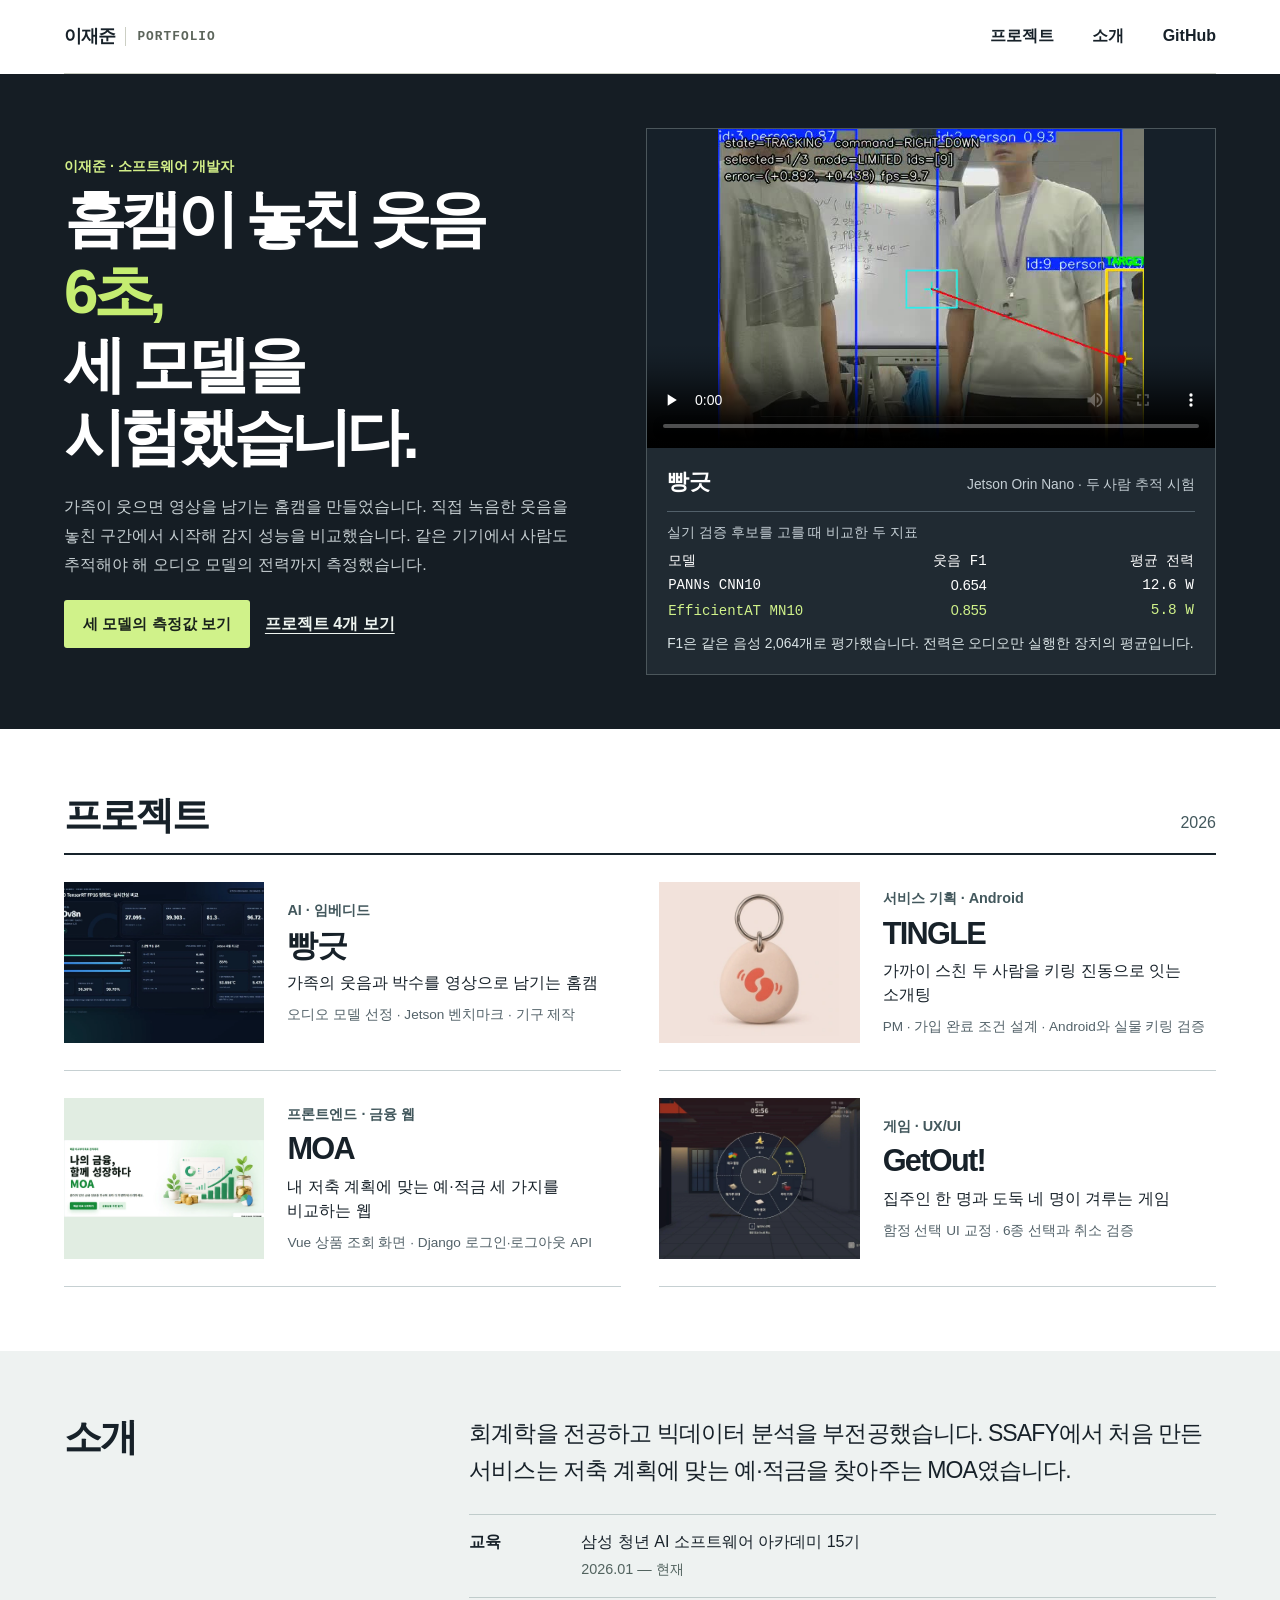
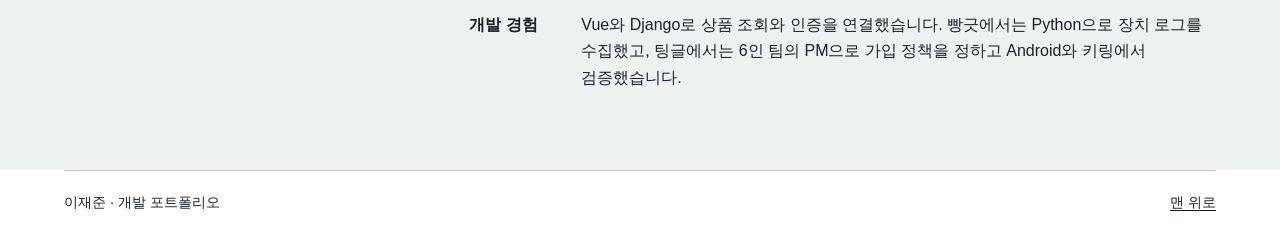
==== index.html @ a57ac2e3 "컨설팅 1차 반영 · 모델 선택의 두 기준과 프로젝트별 개인 역할 명시" ====
<!doctype html>
<html lang="ko">
<head>
  <meta charset="utf-8"><meta name="viewport" content="width=device-width,initial-scale=1">
  <meta name="theme-color" content="#151d24">
  <meta name="description" content="이재준의 개발 포트폴리오. AI 홈캠의 모델 선택부터 금융 웹 인증까지, 네 프로젝트에서 내린 결정과 검증 과정을 소개합니다.">
  <title>이재준 | 개발 포트폴리오</title>
  <link rel="stylesheet" href="style.css?v=5008155"><link rel="stylesheet" href="home.css?v=5008155">
</head>
<body id="top" class="landing">
<a class="skip" href="#main">본문으로 이동</a>
<header class="head shell">
  <a class="brand" href="index.html" aria-label="이재준 포트폴리오 홈">이재준 <span class="brand-sub">PORTFOLIO</span></a>
  <nav aria-label="주 메뉴"><a href="#work">프로젝트</a><a href="#about">소개</a><a href="https://github.com/wowns1024-spec">GitHub</a></nav>
</header>
<main id="main">
<section class="lead-band" aria-labelledby="lead-title"><div class="shell lead-layout">
  <div class="lead-copy">
    <p class="role">이재준 · 소프트웨어 개발자</p>
    <h1 id="lead-title" style="font-size:clamp(2.6rem,4.85vw,4.9rem);line-height:1.17">홈캠이 놓친 웃음 <span>6초,</span><br>세 모델을 시험했습니다.</h1>
    
    <p class="lead-text">가족이 웃으면 영상을 남기는 홈캠을 만들었습니다. 직접 녹음한 웃음을 놓친 구간에서 시작해 감지 성능을 비교했습니다. 같은 기기에서 사람도 추적해야 해 오디오 모델의 전력까지 측정했습니다.</p>
    <a class="lead-link" href="homecam.html#sound-test">세 모델의 측정값 보기</a> <a href="#work" style="display:inline-block;margin:.5rem .65rem;color:#eef4f0;font-weight:650">프로젝트 4개 보기</a>
  </div>
  <figure class="bench">
    <div class="bench-photo"><video controls playsinline preload="none" poster="assets/video/homecam-tracking.jpg" aria-label="빵긋 실물 시험에서 움직이는 두 사람을 추적하는 장면" style="display:block;width:100%;aspect-ratio:16/9;background:#162029"><source src="assets/video/homecam-tracking.mp4" type="video/mp4"></video></div>
    <figcaption><div class="bench-caption"><strong>빵긋</strong><span>Jetson Orin Nano · 두 사람 추적 시험</span></div>
    <table class="bench-data" style="table-layout:auto"><caption>실기 검증 후보를 고를 때 비교한 두 지표</caption><thead><tr><th scope="col">모델</th><th scope="col" style="text-align:right;width:auto">웃음 F1</th><th scope="col" style="text-align:right;width:auto">평균 전력</th></tr></thead><tbody><tr><th scope="row">PANNs CNN10</th><td style="width:auto;text-align:right">0.654</td><td>12.6 W</td></tr><tr style="color:#d0f28a"><th scope="row">EfficientAT MN10</th><td style="width:auto;text-align:right">0.855</td><td>5.8 W</td></tr></tbody></table><p style="margin-top:.6rem;color:#dbe5e7;font-size:.86rem">F1은 같은 음성 2,064개로 평가했습니다. 전력은 오디오만 실행한 장치의 평균입니다.</p></figcaption>
  </figure>
</div></section>
<section id="work" class="shell work-section"><div id="cases" class="section-heading"><h2>프로젝트</h2><span>2026</span></div>
<div class="case-index">
<a href="homecam.html" class="entry"><div class="thumb dashboard"><img src="assets/dashboard.webp" alt="Jetson에서 사람 탐지 모델의 측정값을 비교한 대시보드"></div>
<div class="entry-copy"><p class="domain">AI · 임베디드</p><h3>빵긋</h3><p>가족의 웃음과 박수를 영상으로 남기는 홈캠</p><small>오디오 모델 선정 · Jetson 벤치마크 · 기구 제작</small></div></a>
<a href="tingle.html" class="entry"><div class="thumb ring"><img src="assets/tingle.webp" alt="팅글 키링 외형 콘셉트"></div>
<div class="entry-copy"><p class="domain">서비스 기획 · Android</p><h3>TINGLE</h3><p>가까이 스친 두 사람을 키링 진동으로 잇는 소개팅</p><small>PM · 가입 완료 조건 설계 · Android와 실물 키링 검증</small></div></a>
<a href="moa.html" class="entry"><div class="thumb finance"><img src="assets/moa-home-card.webp" loading="lazy" alt="MOA 예·적금 추천 서비스 첫 화면"></div>
<div class="entry-copy"><p class="domain">프론트엔드 · 금융 웹</p><h3>MOA</h3><p>내 저축 계획에 맞는 예·적금 세 가지를 비교하는 웹</p><small>Vue 상품 조회 화면 · Django 로그인·로그아웃 API</small></div></a>
<a href="getout.html" class="entry"><div class="thumb game"><img src="assets/trap-wheel.webp" loading="lazy" alt="GetOut! 실행 화면에서 함정을 선택하는 휠"></div>
<div class="entry-copy"><p class="domain">게임 · UX/UI</p><h3>GetOut!</h3><p>집주인 한 명과 도둑 네 명이 겨루는 게임</p><small>함정 선택 UI 교정 · 6종 선택과 취소 검증</small></div></a>
</div></section>
<section id="about" class="profile"><div class="shell profile-layout">
<h2>소개</h2><div><p class="profile-intro">회계학을 전공하고 빅데이터 분석을 부전공했습니다. SSAFY에서 처음 만든 서비스는 저축 계획에 맞는 예·적금을 찾아주는 MOA였습니다.</p>
<dl class="profile-details">
<div id="career"><dt>교육</dt><dd>삼성 청년 AI 소프트웨어 아카데미 15기<br><span>2026.01 — 현재</span></dd></div>
<div id="skills"><dt>개발 경험</dt><dd>Vue와 Django로 상품 조회와 인증을 연결했습니다. 빵긋에서는 Python으로 장치 로그를 수집했고, 팅글에서는 6인 팀의 PM으로 가입 정책을 정하고 Android와 키링에서 검증했습니다.</dd></div>
</dl></div></div></section>
</main>
<footer class="shell foot"><span>이재준 · 개발 포트폴리오</span><a href="#top">맨 위로</a></footer>
</body></html>
---- style.css ----
:root {
  --paper: #ffffff;
  --ink: #20251f;
  --dark: #19232b;
  --line: #cccfc4;
  --orange: #bd4b28;
  font-family: "Inter", "Malgun Gothic", "Apple SD Gothic Neo", sans-serif;
  color: var(--ink);
  background: var(--paper);
  scroll-behavior: smooth;
}
* { box-sizing: border-box; }
body { margin: 0; line-height: 1.65; word-break: keep-all; overflow-wrap: anywhere; }
h1,h2,h3,p,figure,dl,dd { margin: 0; }
h1,h2,h3 { line-height: 1.16; letter-spacing: -.055em; }
a { color: inherit; text-underline-offset: .23em; }
button { color: inherit; font: inherit; cursor: pointer; }
a:focus-visible,button:focus-visible { outline: 3px solid #387dd3; outline-offset: 4px; }
[hidden] { display: none !important; }
.shell { width: min(1280px,92%); margin-inline: auto; }
.skip { position: absolute; top: -6rem; left: 1rem; z-index: 3; padding: .65rem 1rem; background: white; }
.skip:focus { top: 1rem; }
.head,.foot,.brand,.head nav,.facts,.next { display: flex; align-items: center; }
.head { justify-content: space-between; padding-block: 1.1rem; border-bottom: 1px solid var(--line); }
.brand,.head nav a,.cta,.selectors a,.worklist a,.next { text-decoration: none; }
.brand { font-size: 1.1rem; font-weight: 750; gap: .6rem; }
.symbol { width: 2rem; height: 2rem; display: grid; place-items: center; border-radius: 50% 50% 10% 50%; background: var(--dark); color: #d2edac; font: italic 700 1.5rem/1 Georgia,serif; letter-spacing: -.12em; padding-right: .15em; }
.brand-sub,.year,.type,.facts dt,.next>span:first-child,.worklist time { font: 600 .85rem/1.5 "IBM Plex Mono", Consolas, monospace; letter-spacing: .025em; }
.brand-sub { padding-left: .7rem; border-left: 1px solid var(--line); color: #5c655b; }
.head nav { gap: clamp(1rem,3vw,2.5rem); }
.head nav a:hover,.worklist a:hover strong,.next:hover strong { text-decoration: underline; }
.fieldnote { display:grid; grid-template-columns:minmax(13rem,.8fr) 1.4fr; gap:clamp(2rem,6vw,6rem); padding:clamp(2rem,4vw,4rem) 0; border-top:1px solid var(--line); }
.fieldnote h2 { margin-top:.5rem; font-size:clamp(1.65rem,3.1vw,3rem); }
.field-body { min-width:0; max-width:48rem; line-height:1.85; }
.field-body>*+* { margin-top:1rem; }
.field-body figure img { display:block; max-width:100%; height:auto; }
.field-body figcaption { font-size:.85rem; color:#495347; margin-top:.35rem; }
.test-log { list-style:none; padding:0; font-size:.94rem; }
.test-log li { display:grid; grid-template-columns:minmax(6.7rem,auto) 1fr; gap:1rem; padding:.75rem .5rem; border-top:1px solid var(--line); }
.test-log strong { font-variant-numeric:tabular-nums; }
.wheel-examples { display:grid; grid-template-columns:1fr 1fr; gap:.8rem; }
.wheel-examples img { aspect-ratio:4/3; object-fit:contain; background:#e7e9df; }
.story section[id],.fieldnote[id] { scroll-margin-top:1.5rem; }
.foot { justify-content: space-between; padding-block: 1.25rem; border-top: 1px solid var(--ink); font-size: .9rem; }
.crumb { display: inline-block; margin-top: 1.3rem; color: #55634d; }
.case-hero { display: grid; grid-template-columns: 1.1fr .9fr; gap: clamp(2rem,5vw,5rem); align-items: center; padding-block: 2rem; }
.case-hero h1 { font-size: clamp(2.2rem,4.1vw,4.2rem); margin-top: .8rem; }
.case-hero .visual { min-height: 260px; }
.case-hero .type span { color: #a6a89c; margin-inline: .4em; }
.facts { gap: 2rem; padding: 1.2rem 0; justify-content: space-between; border-block: 1px solid var(--line); }
.facts dt { color: #68705f; }.facts dd { margin-top: .3rem; font-weight: 650; }
.narrative { display: grid; grid-template-columns: 1fr 1fr; gap: clamp(2rem,5vw,5rem); align-items: start; margin-block: clamp(2rem,4.5vw,4.5rem); }
.scene { background: var(--dark); color: #f3f4ea; padding: clamp(1.25rem,2.6vw,2.6rem); border-radius: .35rem; }
.scene>.type,.scene .sample { color: #d0f28a; }
.scene h2,.story h2 { font-size: clamp(1.65rem,2.6vw,2.4rem); margin: .5rem 0 1rem; }
.scene>p:not(.type) { color: #d5dbd2; }
.controls { display: flex; align-items: center; flex-wrap: wrap; gap: .45rem; margin: .9rem 0; }
.controls button { padding: .5rem .82rem; font-size: .95rem; min-height: 44px; border: 1px solid #859280; color: #f3f3e7; background: transparent; border-radius: .3rem; }
.controls button:hover { border-color: white; }
.controls button[aria-pressed=true],.controls [data-advance] { background: #d7eab8; border-color: #d7eab8; color: #20321c; }
.controls button:disabled { opacity: .65; cursor: default; }
.lab { margin-top: 1.25rem; }
.result { border-top: 1px solid #697a67; padding-top: 1rem; }.result h3 { font-size: 1.5rem; margin-bottom: .45rem; }.result p { color: #dce3d8; }
.stats { display: grid; grid-template-columns: 1fr 1fr; gap: .6rem; margin-bottom: 1.15rem; }
.stats>div { padding: .76rem; background: #2b3943; }.stats span,.stats strong { display: block; }.stats span { font-size: .85rem; }.stats strong { color: #dcf3b9; font-size: clamp(1.3rem,2.4vw,2rem); }
.sample { margin-top: .85rem; font-size: .85rem; }.gamehud { min-height: 9rem; background: #273326; padding: 1rem; border-left: 4px solid #d3e7a8; }.gamehud h3 { margin-top: .9rem; }
.story .opening { font-size: 1.1rem; }.story section { margin-top: 1.65rem; }.story h3 { font-size: 1.3rem; margin-bottom: .5rem; }.story p { line-height: 1.83; }.story img { width: 100%; display: block; margin-top: 1rem; }.story figcaption { font-size: .85rem; color: #56604e; margin-top: .4rem; }
.next { gap: 1.2rem; padding: 1.3rem 0; border-top: 1px solid var(--line); }.next strong { font-size: 1.65rem; }.next>span:last-child { margin-left: auto; }
.finding { --wash:#fae7de; display:grid; grid-template-columns:minmax(13rem, .9fr) 1.35fr; align-items:center; gap:2.5rem; padding:clamp(1.3rem,3vw,2.75rem); margin-top:1.6rem; background:var(--wash); border-radius:1.15rem; }
.homecam .finding { --wash:#e4edce; }.getout .finding { --wash:#eae4f5; }.moa .finding { --wash:#dcefe8; }
.finding h2 { font-size:clamp(1.8rem,3.8vw,3.5rem); margin-top:.4rem; }
.finding>p { line-height:1.85; max-width:44em; }
.models { width:100%; border-collapse:collapse; margin-top:1.2rem; font-variant-numeric:tabular-nums; }
.models caption { text-align:left; font-size:.87rem; padding-bottom:.45rem; }
.models th,.models td { border-bottom:1px solid var(--line); padding:.56rem .45rem; text-align:right; }
.models th:first-child { text-align:left; }.models .chosen { background:#edf3e4; }
.session-setting { display:flex; align-items:center; flex-wrap:wrap; gap:.5rem 1rem; margin:0 0 1rem; }
.session-setting select { font:inherit; color:var(--ink); background:var(--paper); border-radius:.3rem; padding:.5rem; }
/* The section backgrounds run to the viewport edge; the reading column stays aligned. */
.shell { width:min(1160px, 90%); }
.landing { background:#fff; }
.head { gap:1rem; }
.head nav { flex-wrap:wrap; justify-content:flex-end; }
.head nav a { padding:.35rem 0; font-weight:650; }
.case-purpose { margin:.5rem 0; font-weight:750; font-size:clamp(1.2rem,2.35vw,2rem); line-height:1.45; }
.blurb { max-width:48ch; line-height:1.85; color:#415049; }
.films { margin:clamp(2rem,4vw,4rem) 0; scroll-margin-top:1.2rem; }
.films h2 { margin-bottom:1rem; font-size:clamp(1.6rem,3vw,2.5rem); }
.film { max-width:58rem; }
.film video { display:block; width:100%; aspect-ratio:16/9; object-fit:contain; background:#151918; border-radius:.65rem; }
.film figcaption { margin-top:.45rem; }
.film figcaption strong,.film figcaption span { display:block; }
.film figcaption span { font-size:.91rem; color:#42564d; }
.film-extra { max-width:58rem; display:grid; grid-template-columns:1fr 1fr; gap:1.15rem; margin-top:1.3rem; }
@media (max-width:620px) { .film-extra { grid-template-columns:1fr; } }
@media(max-width:800px) {
  .narrative,.band-layout { grid-template-columns:1fr; }
  .facts { flex-wrap:wrap; gap:.8rem 1.8rem; }
  .hero-layout { gap:2rem; }
}
@media(max-width:620px) {
  .head { flex-wrap:wrap; gap:.5rem; padding-block:.7rem; }
  .head nav { width:100%; justify-content:space-between; gap:.35rem; font-size:.9rem; }
  .head nav a { min-height:2.35rem; }
  .brand-sub { font-size:.73rem; }
  .hero-layout,.project-grid,.case-hero,.fieldnote,.finding { grid-template-columns:1fr; }
  .hero-layout { padding-block:2.25rem; gap:1.5rem; }
  .hero-layout figure { max-width:none; }
  .hero-layout img { height:14rem; }
  .skill-rows>div { grid-template-columns:1fr; gap:.3rem; }
  .project-grid { gap:1.1rem; }

  .case-hero { gap:1rem; padding-block:1.3rem; }
  .facts { align-items:flex-start; }.facts>div:last-child { width:100%; }
  .test-log li { grid-template-columns:1fr; gap:.15rem; }
  .next { flex-wrap:wrap; gap:.45rem .8rem; }
}
@media(prefers-reduced-motion:reduce) { :root { scroll-behavior:auto; } }

.head { min-height:4.25rem; }
.brand { letter-spacing:-.045em; }
.brand-sub { font-size:.8rem; letter-spacing:.08em; }
.case-hero { grid-template-columns:1fr .85fr; }
.case-hero h1 { font-size:clamp(3.1rem,6vw,6rem); letter-spacing:-.075em; }
.case-photo img { display:block; width:100%; height:clamp(13rem,20vw,21rem); object-fit:cover; }
.photo-homecam img { object-position:50% 49%; }
.photo-moa img,.photo-tingle img { object-fit:contain; background:#eef4ef; }
.photo-tingle img { background:#faf6f0; }
.case-photo figcaption { margin-top:.45rem; font-size:.85rem; color:#48575e; }
.facts { align-items:flex-start; }
.finding { border-radius:0; border-left:4px solid #607745; }
.scene { border-radius:0; }
.foot { border-color:#bdc9ca; }
@media(max-width:620px) {
  .case-hero { grid-template-columns:1fr; }
  .head { flex-wrap:nowrap; }
  .head nav { width:auto; gap:.8rem; }
}
@media(max-width:400px) { .brand-sub { display:none; } }
---- home.css ----
.landing { background:#fff; color:#172129; }
.lead-band { background:#151d24; color:#fff; }
.lead-layout { display:grid; grid-template-columns:.94fr 1.06fr; align-items:center; gap:clamp(2rem,6vw,6rem); padding-block:clamp(2.25rem,4.2vw,4.5rem); }
.role,.domain { font-weight:750; font-size:.9rem; }
.role { color:#d2ee88; }
.lead-copy h1 { font-size:clamp(4.5rem,7.8vw,7.8rem); line-height:1.05; letter-spacing:-.09em; margin:.3rem 0 1.2rem; }
.lead-copy h1 span { color:#c5ed71; }
.lead-story { font-size:clamp(1.55rem,2.45vw,2.45rem); line-height:1.35; font-weight:740; letter-spacing:-.06em; }
.lead-text { color:#c6cfd2; margin:.8rem 0 1.3rem; max-width:33em; line-height:1.8; }
.lead-link { display:inline-block; background:#d0f28a; color:#19221b; font-size:.95rem; font-weight:750; padding:.7rem 1.2rem; text-decoration:none; border-radius:3px; }
.lead-link:hover { background:white; }
.bench { min-width:0; border:1px solid #4b565b; background:#202a32; }
.bench-photo { overflow:hidden; background:#2b3233; }
.bench-photo img { display:block; width:100%; height:clamp(14rem,21vw,22rem); object-fit:cover; object-position:50% 49%; }
.bench figcaption { padding:1rem 1.25rem 1.15rem; }
.bench-caption { display:flex; gap:1rem; align-items:baseline; justify-content:space-between; border-bottom:1px solid #52606a; padding-bottom:.65rem; }
.bench-caption strong { font-size:1.4rem; } .bench-caption span,.bench-data caption { font-size:.86rem; color:#c4ced4; }
.bench-data { width:100%; border-collapse:collapse; font-size:.9rem; line-height:1.6; }
.bench-data caption { text-align:left; margin:.6rem 0 .3rem; }
.bench-data th { text-align:left; font:500 .88rem/1.6 Consolas,monospace; width:10.5em; }
.bench-data td:nth-child(2) { width:55%; } .bench-data td:last-child { text-align:right; white-space:nowrap; font-family:Consolas,monospace; padding-left:.7rem; }
.meter { display:block; width:100%; height:5px; background:#93a2ae; } .meter.selected { width:46.03%; background:#d0f28a; }
.work-section { padding-block:clamp(2.75rem,5vw,5.5rem); }
.section-heading { display:flex; align-items:baseline; justify-content:space-between; border-bottom:2px solid #17232b; padding-bottom:1rem; }
.section-heading h2,.profile h2 { font-size:clamp(1.8rem,3vw,3rem); }
.section-heading span,.domain { color:#43585d; }
.case-index { display:grid; grid-template-columns:repeat(2,minmax(0,1fr)); gap:0 clamp(1.5rem,3vw,3rem); }
.entry { display:grid; grid-template-columns:36% minmax(0,1fr); align-items:center; gap:clamp(.9rem,1.8vw,1.8rem); border-bottom:1px solid #c6d0d2; color:inherit; text-decoration:none; padding-block:1.7rem; }
.entry:hover h3,.entry:focus-visible h3 { text-decoration:underline; }
.thumb { aspect-ratio:1.25; overflow:hidden; display:grid; place-items:center; }
.thumb img { width:100%; height:100%; object-fit:cover; min-height:0; }
.thumb.ring { background:#f2e2db; } .thumb.ring img { object-fit:contain; mix-blend-mode:multiply; padding:.45rem; }
.thumb.finance { background:#e1ede2; } .thumb.finance img { object-fit:contain; }
.entry h3 { margin:.3rem 0 .5rem; font-size:clamp(1.6rem,2.4vw,2.4rem); }
.entry-copy>p:not(.domain) { line-height:1.5; }
.entry-copy small { color:#536269; display:block; margin-top:.55rem; font-size:.85rem; }
.profile { background:#eef2f1; }
.profile-layout { display:grid; grid-template-columns:1fr 2fr; gap:2rem; padding-block:clamp(2.5rem,5vw,5rem); }
.profile-intro { font-size:clamp(1.2rem,1.8vw,1.6rem); line-height:1.6; letter-spacing:-.04em; }
.profile-details { margin-top:1.6rem; }
.profile-details>div { border-top:1px solid #c0cccb; padding:.9rem 0; display:grid; grid-template-columns:6rem 1fr; gap:1rem; } .profile-details dt { font-weight:700; } .profile-details dd span { color:#52635f; font-size:.9rem; }
@media(max-width:950px) { .case-index { grid-template-columns:1fr; } .entry { grid-template-columns:minmax(8rem,24%) 1fr; } .thumb { aspect-ratio:1.8; } }
@media(max-width:700px) { .lead-layout,.profile-layout { grid-template-columns:1fr; } .lead-layout { gap:1.7rem; } .lead-copy h1 { font-size:4.5rem; } .bench-photo img { height:clamp(12rem,44vw,18rem); } .entry { grid-template-columns:30% minmax(0,1fr); padding-block:1.15rem; } .thumb { aspect-ratio:.95; } .profile-details>div { grid-template-columns:4.2rem 1fr; } .bench-data td:nth-child(2) { width:auto; } }
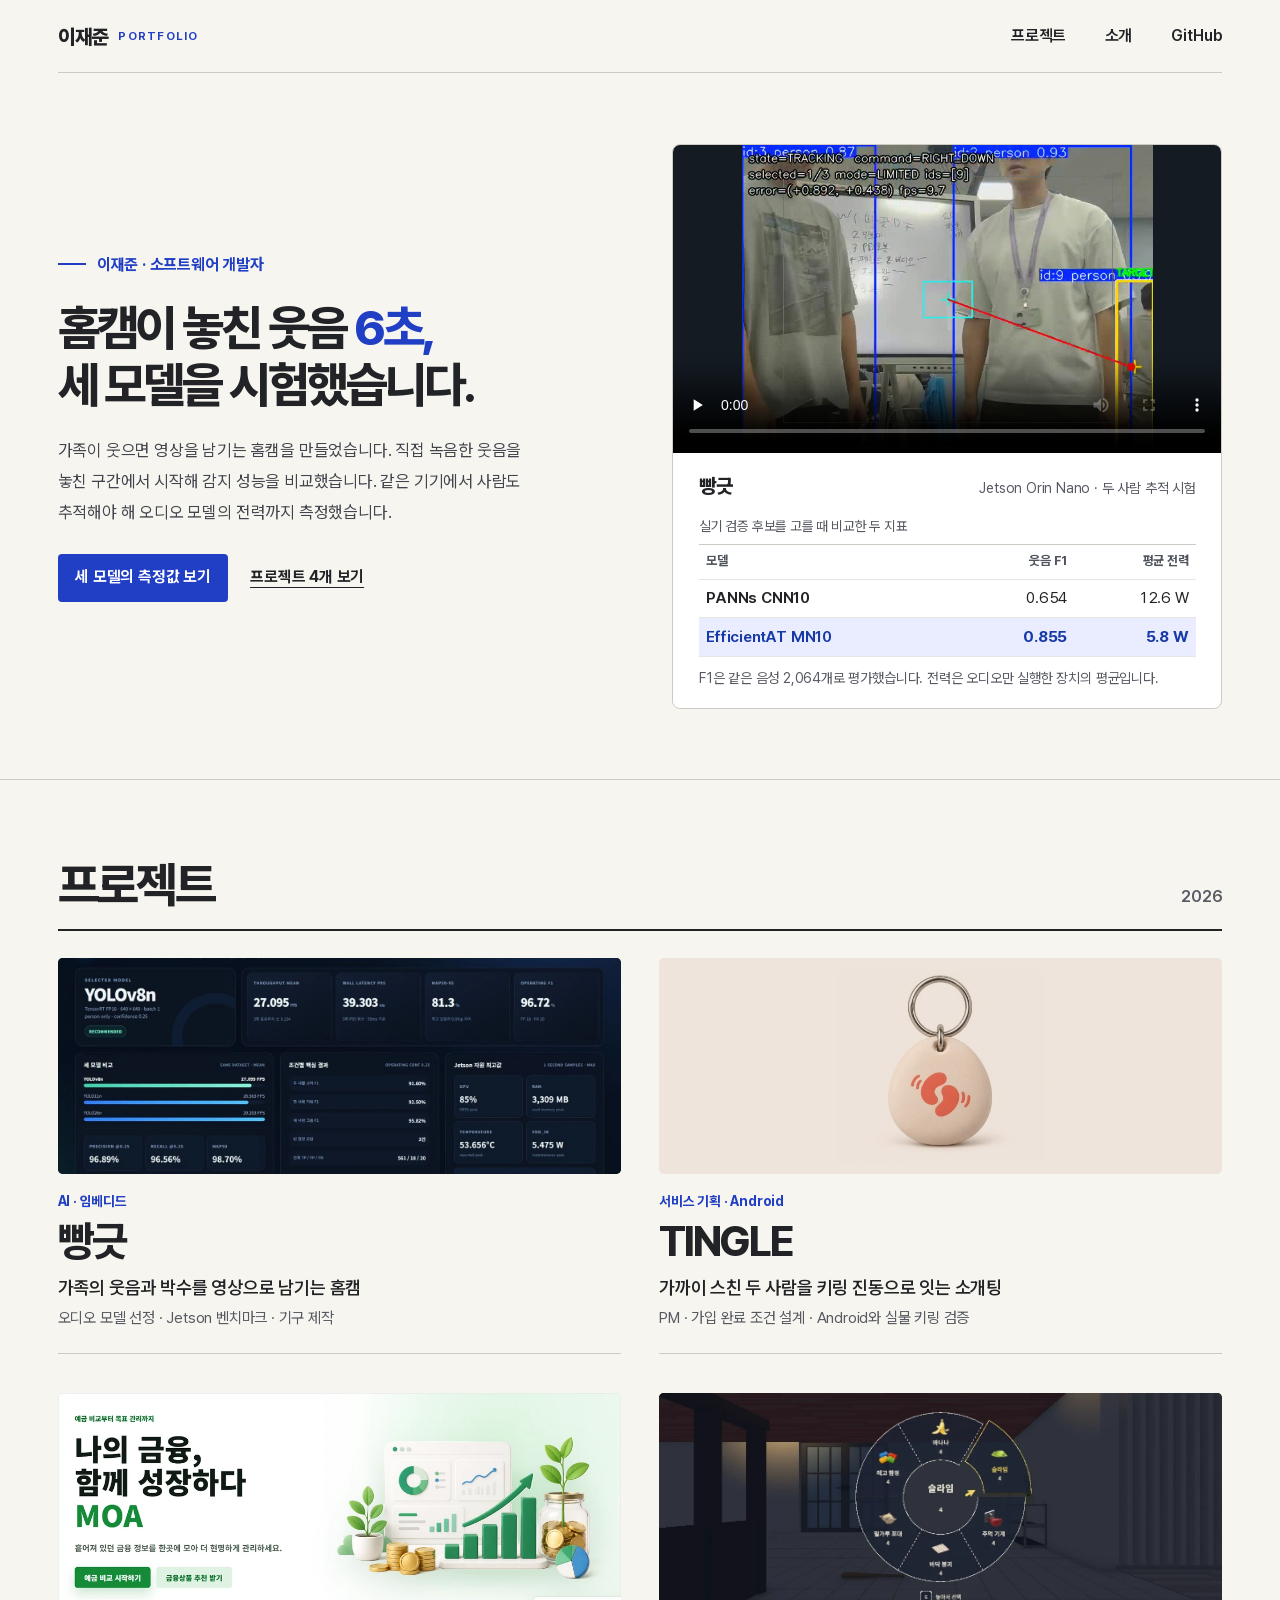
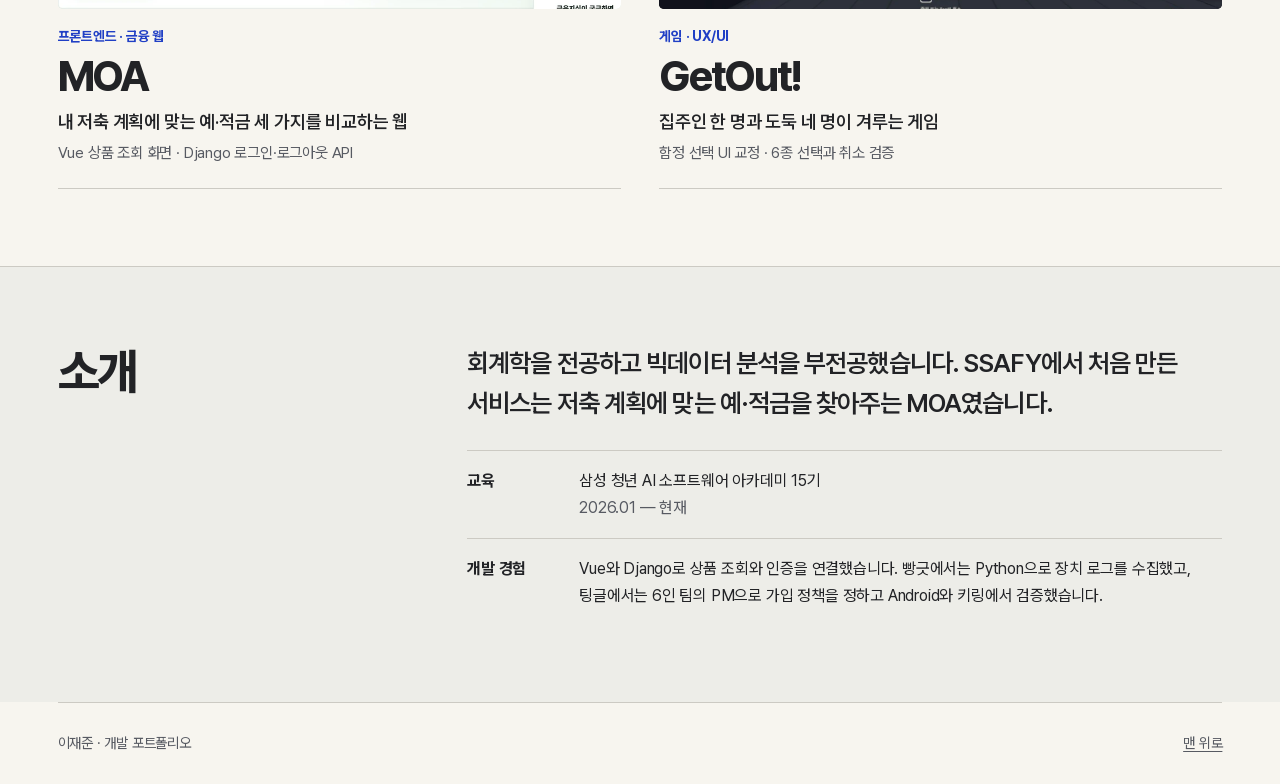
==== commit 4fe602b9: "첫 화면과 프로젝트 목록을 아이보리·코발트 편집 디자인으로 개편" ====
--- a/index.html
+++ b/index.html
@@ -2,10 +2,10 @@
 <html lang="ko">
 <head>
   <meta charset="utf-8"><meta name="viewport" content="width=device-width,initial-scale=1">
-  <meta name="theme-color" content="#151d24">
+  <meta name="theme-color" content="#f7f5ef">
   <meta name="description" content="이재준의 개발 포트폴리오. AI 홈캠의 모델 선택부터 금융 웹 인증까지, 네 프로젝트에서 내린 결정과 검증 과정을 소개합니다.">
   <title>이재준 | 개발 포트폴리오</title>
-  <link rel="stylesheet" href="style.css?v=5008155"><link rel="stylesheet" href="home.css?v=5008155">
+  <link rel="preload" href="PretendardVariable.woff2" as="font" type="font/woff2" crossorigin><link rel="stylesheet" href="style.css?v=5008155"><link rel="stylesheet" href="portfolio-edition.css">
 </head>
 <body id="top" class="landing">
 <a class="skip" href="#main">본문으로 이동</a>
@@ -17,15 +17,15 @@
 <section class="lead-band" aria-labelledby="lead-title"><div class="shell lead-layout">
   <div class="lead-copy">
     <p class="role">이재준 · 소프트웨어 개발자</p>
-    <h1 id="lead-title" style="font-size:clamp(2.6rem,4.85vw,4.9rem);line-height:1.17">홈캠이 놓친 웃음 <span>6초,</span><br>세 모델을 시험했습니다.</h1>
+    <h1 id="lead-title">홈캠이 놓친 웃음 <span>6초,</span><br>세 모델을 시험했습니다.</h1>
     
     <p class="lead-text">가족이 웃으면 영상을 남기는 홈캠을 만들었습니다. 직접 녹음한 웃음을 놓친 구간에서 시작해 감지 성능을 비교했습니다. 같은 기기에서 사람도 추적해야 해 오디오 모델의 전력까지 측정했습니다.</p>
-    <a class="lead-link" href="homecam.html#sound-test">세 모델의 측정값 보기</a> <a href="#work" style="display:inline-block;margin:.5rem .65rem;color:#eef4f0;font-weight:650">프로젝트 4개 보기</a>
+    <div class="lead-actions"><a class="lead-link" href="homecam.html#sound-test">세 모델의 측정값 보기</a> <a class="work-link" href="#work">프로젝트 4개 보기</a></div>
   </div>
   <figure class="bench">
-    <div class="bench-photo"><video controls playsinline preload="none" poster="assets/video/homecam-tracking.jpg" aria-label="빵긋 실물 시험에서 움직이는 두 사람을 추적하는 장면" style="display:block;width:100%;aspect-ratio:16/9;background:#162029"><source src="assets/video/homecam-tracking.mp4" type="video/mp4"></video></div>
+    <div class="bench-photo"><video controls playsinline preload="none" poster="assets/video/homecam-tracking.jpg" aria-label="빵긋 실물 시험에서 움직이는 두 사람을 추적하는 장면"><source src="assets/video/homecam-tracking.mp4" type="video/mp4"></video></div>
     <figcaption><div class="bench-caption"><strong>빵긋</strong><span>Jetson Orin Nano · 두 사람 추적 시험</span></div>
-    <table class="bench-data" style="table-layout:auto"><caption>실기 검증 후보를 고를 때 비교한 두 지표</caption><thead><tr><th scope="col">모델</th><th scope="col" style="text-align:right;width:auto">웃음 F1</th><th scope="col" style="text-align:right;width:auto">평균 전력</th></tr></thead><tbody><tr><th scope="row">PANNs CNN10</th><td style="width:auto;text-align:right">0.654</td><td>12.6 W</td></tr><tr style="color:#d0f28a"><th scope="row">EfficientAT MN10</th><td style="width:auto;text-align:right">0.855</td><td>5.8 W</td></tr></tbody></table><p style="margin-top:.6rem;color:#dbe5e7;font-size:.86rem">F1은 같은 음성 2,064개로 평가했습니다. 전력은 오디오만 실행한 장치의 평균입니다.</p></figcaption>
+    <table class="bench-data"><caption>실기 검증 후보를 고를 때 비교한 두 지표</caption><thead><tr><th scope="col">모델</th><th scope="col">웃음 F1</th><th scope="col">평균 전력</th></tr></thead><tbody><tr><th scope="row">PANNs CNN10</th><td>0.654</td><td>12.6 W</td></tr><tr><th scope="row">EfficientAT MN10</th><td>0.855</td><td>5.8 W</td></tr></tbody></table><p class="bench-note">F1은 같은 음성 2,064개로 평가했습니다. 전력은 오디오만 실행한 장치의 평균입니다.</p></figcaption>
   </figure>
 </div></section>
 <section id="work" class="shell work-section"><div id="cases" class="section-heading"><h2>프로젝트</h2><span>2026</span></div>
--- a/portfolio-edition.css
+++ b/portfolio-edition.css
@@ -0,0 +1,128 @@
+@font-face {
+  font-family: "Pretendard Variable";
+  src: url("./PretendardVariable.woff2") format("woff2");
+  font-style: normal;
+  font-weight: 100 900;
+  font-display: swap;
+}
+:root {
+  --paper: #f7f5ef;
+  --ink: #222326;
+  --muted: #575a62;
+  --line: #cccac3;
+  --accent: #203fc5;
+  --wash-blue: #e9edff;
+  --dark: #18243b;
+  font-family: "Pretendard Variable", "Apple SD Gothic Neo", "Malgun Gothic", sans-serif;
+  font-optical-sizing: auto;
+  -webkit-text-size-adjust: 100%;
+}
+body, body.landing { color: var(--ink); background: var(--paper); }
+body { line-height: 1.72; letter-spacing: -.012em; }
+button, select { font-family: inherit; }
+a:focus-visible, button:focus-visible, select:focus-visible, video:focus-visible {
+  outline: 3px solid #3558dd; outline-offset: 4px;
+}
+h1, h2, h3 { text-wrap: balance; }
+.shell { width: min(1232px, 91%); }
+.head { padding-block: 1.05rem; border-bottom: 1px solid var(--line); }
+.brand { font-size: 1.28rem; font-weight: 830; }
+.brand-sub { border: 0; padding: 0; font-family: inherit; font-size: .74rem; font-weight: 650; line-height: 1.2; color: var(--accent); letter-spacing: .105em; }
+.head nav a { font-weight: 590; }
+.head nav a:hover, .foot a:hover { color: var(--accent); }
+.foot { padding-block: 1.75rem; border-top: 1px solid var(--line); color: var(--muted); }
+.lead-band { border-bottom: 1px solid var(--line); }
+.lead-layout {
+  display: grid; grid-template-columns: 1.02fr 1fr; align-items: center;
+  gap: clamp(2rem, 4.2vw, 4.8rem); padding-block: clamp(3rem, 5.5vw, 6.2rem);
+}
+.lead-copy, .bench, .entry-copy { min-width: 0; }
+.role, .domain, .case .type { color: var(--accent); font-family: inherit; font-weight: 700; }
+.role { display: flex; align-items: center; gap: .65rem; font-size: 1rem; }
+.role::before { content: ""; width: 1.8rem; height: 2px; background: currentColor; }
+.lead-copy h1 {
+  margin: 1.3rem 0; font-weight: 770; font-size: clamp(2.25rem, 3.83vw, 3.8rem);
+  line-height: 1.17; letter-spacing: -.063em;
+}
+.lead-copy h1 span { color: var(--accent); }
+.lead-text { font-size: clamp(1.05rem, 1.3vw, 1.2rem); line-height: 1.85; color: #42454d; max-width: 29em; }
+.lead-actions { display: flex; flex-wrap: wrap; align-items: center; gap: .75rem 1.35rem; margin-top: 1.65rem; }
+.lead-actions a { display: inline-flex; align-items: center; min-height: 44px; font-size: .98rem; font-weight: 680; }
+.lead-link { border-radius: 4px; padding: .65rem 1.1rem; background: var(--accent); color: white; text-decoration: none; }
+.lead-link:hover { background: #132c9f; }
+.work-link { text-underline-offset: .32em; }
+.bench { margin: 0; border: 1px solid var(--line); border-radius: .5rem; overflow: hidden; background: #fff; }
+.bench video { display: block; width: 100%; aspect-ratio: 16 / 9; background: #141b23; }
+.bench figcaption { padding: 1rem clamp(1rem, 2vw, 1.7rem) 1.15rem; }
+.bench-caption { display: flex; flex-wrap: wrap; align-items: baseline; justify-content: space-between; gap: .25rem 1rem; }
+.bench-caption strong { font-size: 1.25rem; font-weight: 800; }
+.bench-caption span, .bench-note { color: var(--muted); font-size: .88rem; }
+.bench-data { width: 100%; margin-top: .75rem; border-collapse: collapse; font-size: .97rem; }
+.bench-data caption { text-align: left; font-size: .86rem; color: var(--muted); margin-bottom: .3rem; }
+.bench-data th, .bench-data td { padding: .35rem .45rem; text-align: right; border-bottom: 1px solid #e7e6e1; }
+.bench-data thead { border-top: 1px solid var(--line); color: #50545c; font-size: .82rem; }
+.bench-data th:first-child { text-align: left; }
+.bench-data tbody th { font-weight: 630; }
+.bench-data td, .models td, .stats strong, .finding h2 { font-variant-numeric: tabular-nums; }
+.bench-data tbody tr:last-child { color: #183aa6; background: var(--wash-blue); font-weight: 720; }
+.bench-note { margin-top: .65rem; line-height: 1.55; }
+.work-section { padding-block: clamp(3rem, 6vw, 6.2rem); }
+.section-heading { display: flex; align-items: baseline; justify-content: space-between; gap: 1.5rem; padding-bottom: 1rem; border-bottom: 2px solid var(--ink); }
+.section-heading h2, .profile h2 { font-size: clamp(2.15rem, 3.8vw, 3.55rem); font-weight: 760; letter-spacing: -.06em; }
+.section-heading span { font-variant-numeric: tabular-nums; color: var(--muted); font-weight: 600; }
+.case-index { display: grid; grid-template-columns: repeat(2, minmax(0, 1fr)); gap: clamp(1.75rem, 3vw, 3.3rem); padding-top: 1.65rem; }
+.entry { display: block; color: inherit; text-decoration: none; border-bottom: 1px solid var(--line); padding-bottom: 1.4rem; }
+.thumb { display: grid; place-items: center; width: 100%; aspect-ratio: 2.6; overflow: hidden; background: #eae9e4; border-radius: .3rem; }
+.thumb img { display: block; width: 100%; height: 100%; min-height: 0; object-fit: contain; }
+.thumb.dashboard { background: #111e2b; } .thumb.dashboard img { object-fit: cover; object-position: 50% 24%; }
+.thumb.ring { background: #efe4db; } .thumb.ring img { mix-blend-mode: multiply; padding-block: .75rem; }
+.thumb.finance { background: #e1eee0; } .thumb.game { background: #272629; }
+.thumb.game img { object-fit: cover; object-position: 50% 48%; }
+.entry-copy { padding-top: 1rem; }
+.domain { font-size: .86rem; }
+.entry-copy h3 { font-size: clamp(2rem, 3.3vw, 3.3rem); font-weight: 750; letter-spacing: -.055em; margin: .2rem 0 .45rem; }
+.entry:hover h3, .entry:focus-visible h3 { color: var(--accent); text-decoration: underline; text-underline-offset: .13em; }
+.entry-copy > p:not(.domain) { font-size: 1.14rem; font-weight: 570; line-height: 1.5; }
+.entry-copy small { display: block; font-size: .95rem; color: var(--muted); margin-top: .25rem; }
+.profile { background: #edede8; border-top: 1px solid var(--line); }
+.profile-layout { display: grid; grid-template-columns: 1fr 2fr; gap: 2rem; padding-block: clamp(3rem, 6vw, 6rem); }
+.profile-intro { font-size: clamp(1.25rem, 2vw, 1.8rem); font-weight: 580; line-height: 1.55; letter-spacing: -.035em; }
+.profile-details { margin-top: 1.65rem; }
+.profile-details > div { display: grid; grid-template-columns: 6rem 1fr; gap: 1rem; padding: 1rem 0; border-top: 1px solid var(--line); }
+.profile-details dt { font-weight: 710; } .profile-details dd span { color: var(--muted); }
+.crumb, .case-photo a { color: var(--accent); font-weight: 620; }
+.case-hero { padding-block: clamp(2rem, 4vw, 4rem); }
+.case-hero h1 { font-weight: 780; line-height: 1.06; }
+.case-purpose { font-weight: 680; }
+.case .blurb, .case .story p, .field-body { font-size: clamp(1.02rem, 1.25vw, 1.13rem); line-height: 1.84; color: #383a40; }
+.facts dt, .next > span:first-child { font-family: inherit; font-weight: 650; color: var(--muted); }
+.case .finding { background: var(--wash-blue); border-left-color: var(--accent); }
+.case .finding h2, .models .chosen { color: #163ba4; }
+.models .chosen { background: var(--wash-blue); }
+.models thead { background: #eeede8; }
+.case-photo img, .field-body figure img { border-radius: .3rem; }
+.case-photo figcaption, .field-body figcaption, .story figcaption { color: var(--muted); font-size: .91rem; }
+.scene { background: var(--dark); border-radius: .4rem; }
+.scene > .type, .scene .sample, .stats strong { color: #cbd8ff; }
+.stats > div, .gamehud { background: #273653; }
+.gamehud { border-left-color: #a8bfff; }
+.controls button { border-color: #94a2bd; }
+.controls button[aria-pressed=true], .controls [data-advance] { background: #d7e2ff; border-color: #d7e2ff; color: #16284a; }
+@media (max-width: 880px) {
+  .lead-layout { grid-template-columns: 1fr; gap: 2rem; padding-block: 2.5rem; }
+  .lead-copy h1 { font-size: clamp(1.95rem, 7.4vw, 3.25rem); }
+  .lead-text { max-width: 38em; }
+  .bench { max-width: 42rem; }
+}
+@media (max-width: 620px) {
+  .shell { width: 90%; }
+  .head nav { gap: .9rem; }
+  .lead-layout { gap: 1.6rem; padding-top: 2.3rem; }
+  .lead-copy h1 { margin: .9rem 0; }
+  .lead-actions { margin-top: 1.15rem; gap: .35rem 1rem; }
+  .case-index, .profile-layout { grid-template-columns: 1fr; }
+  .thumb { aspect-ratio: 2.15; }
+  .profile-details > div { grid-template-columns: 4rem 1fr; }
+  .bench-data { font-size: .92rem; }
+}
+
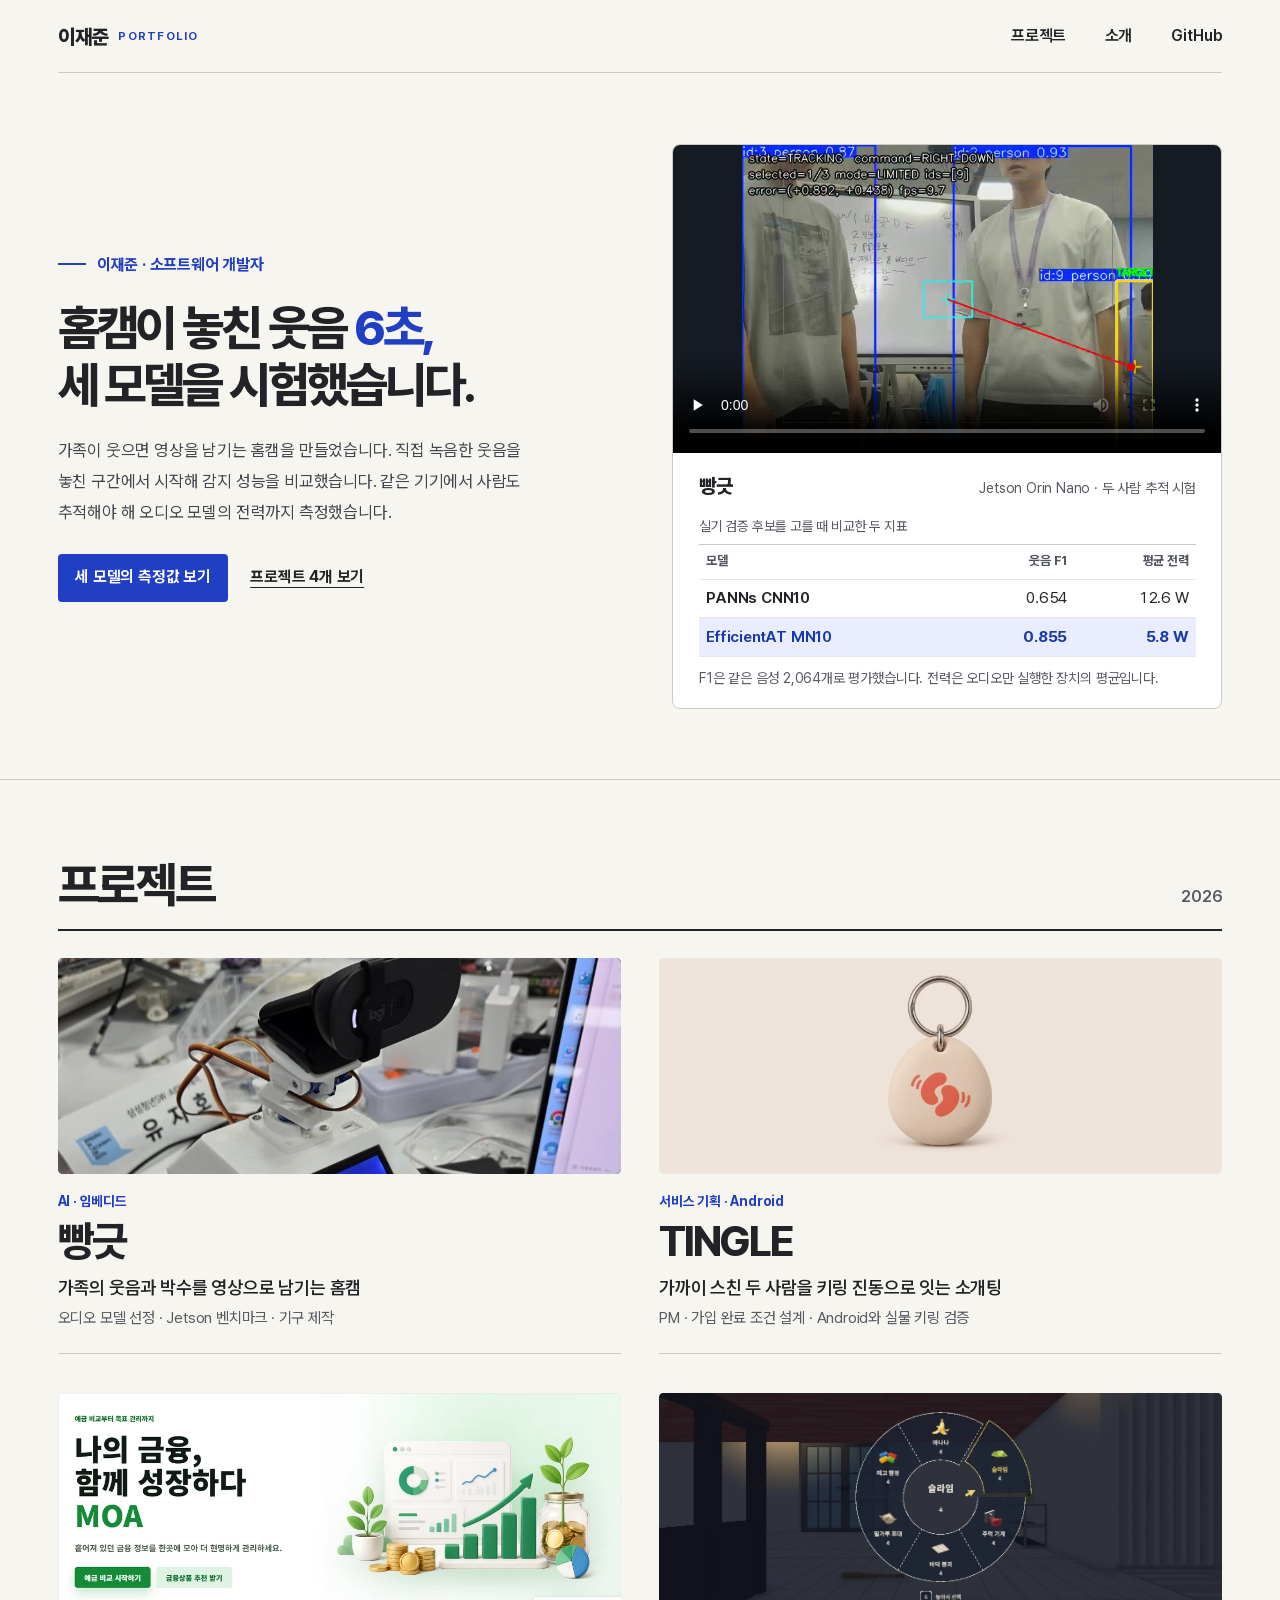
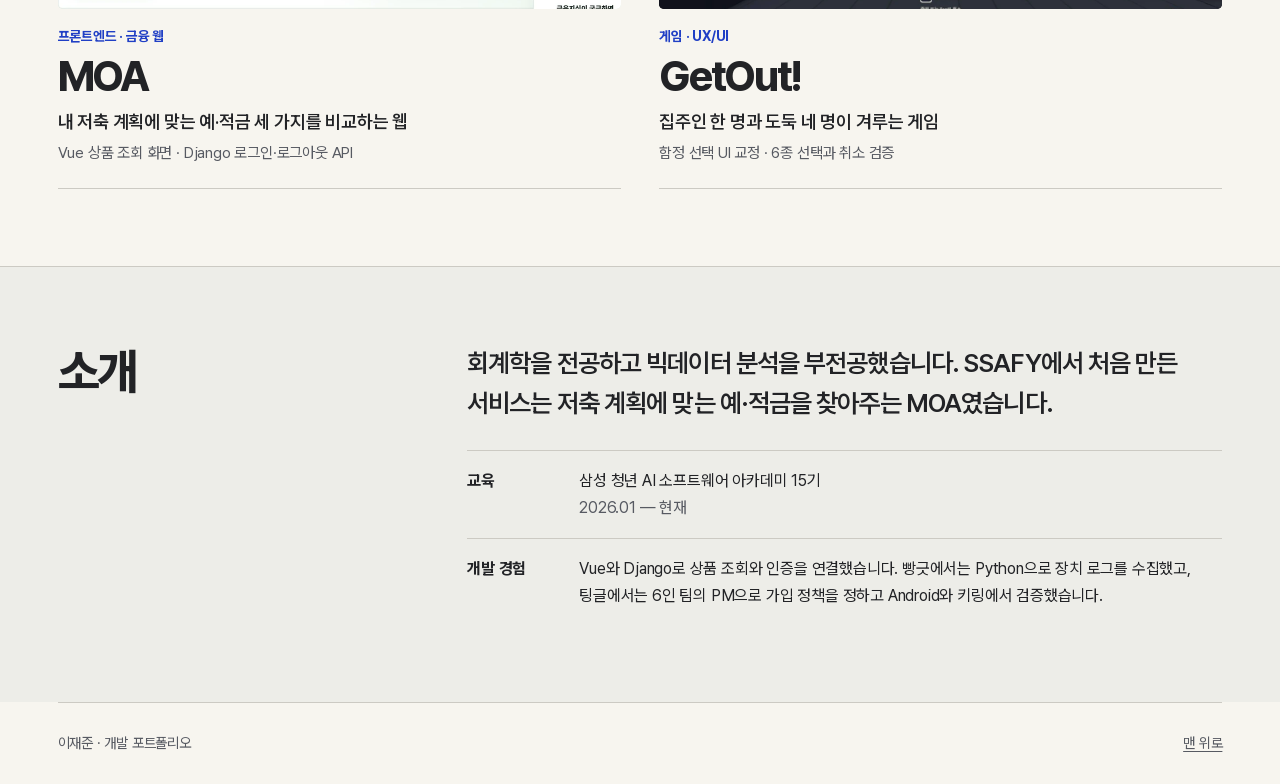
==== commit 812be171: "Show the assembled home camera on its project card" ====
--- a/index.html
+++ b/index.html
@@ -30,7 +30,7 @@
 </div></section>
 <section id="work" class="shell work-section"><div id="cases" class="section-heading"><h2>프로젝트</h2><span>2026</span></div>
 <div class="case-index">
-<a href="homecam.html" class="entry"><div class="thumb dashboard"><img src="assets/dashboard.webp" alt="Jetson에서 사람 탐지 모델의 측정값을 비교한 대시보드"></div>
+<a href="homecam.html" class="entry"><div class="thumb dashboard"><img src="assets/homecam.webp" alt="직접 조립한 빵긋 홈캠 시제품"></div>
 <div class="entry-copy"><p class="domain">AI · 임베디드</p><h3>빵긋</h3><p>가족의 웃음과 박수를 영상으로 남기는 홈캠</p><small>오디오 모델 선정 · Jetson 벤치마크 · 기구 제작</small></div></a>
 <a href="tingle.html" class="entry"><div class="thumb ring"><img src="assets/tingle.webp" alt="팅글 키링 외형 콘셉트"></div>
 <div class="entry-copy"><p class="domain">서비스 기획 · Android</p><h3>TINGLE</h3><p>가까이 스친 두 사람을 키링 진동으로 잇는 소개팅</p><small>PM · 가입 완료 조건 설계 · Android와 실물 키링 검증</small></div></a>
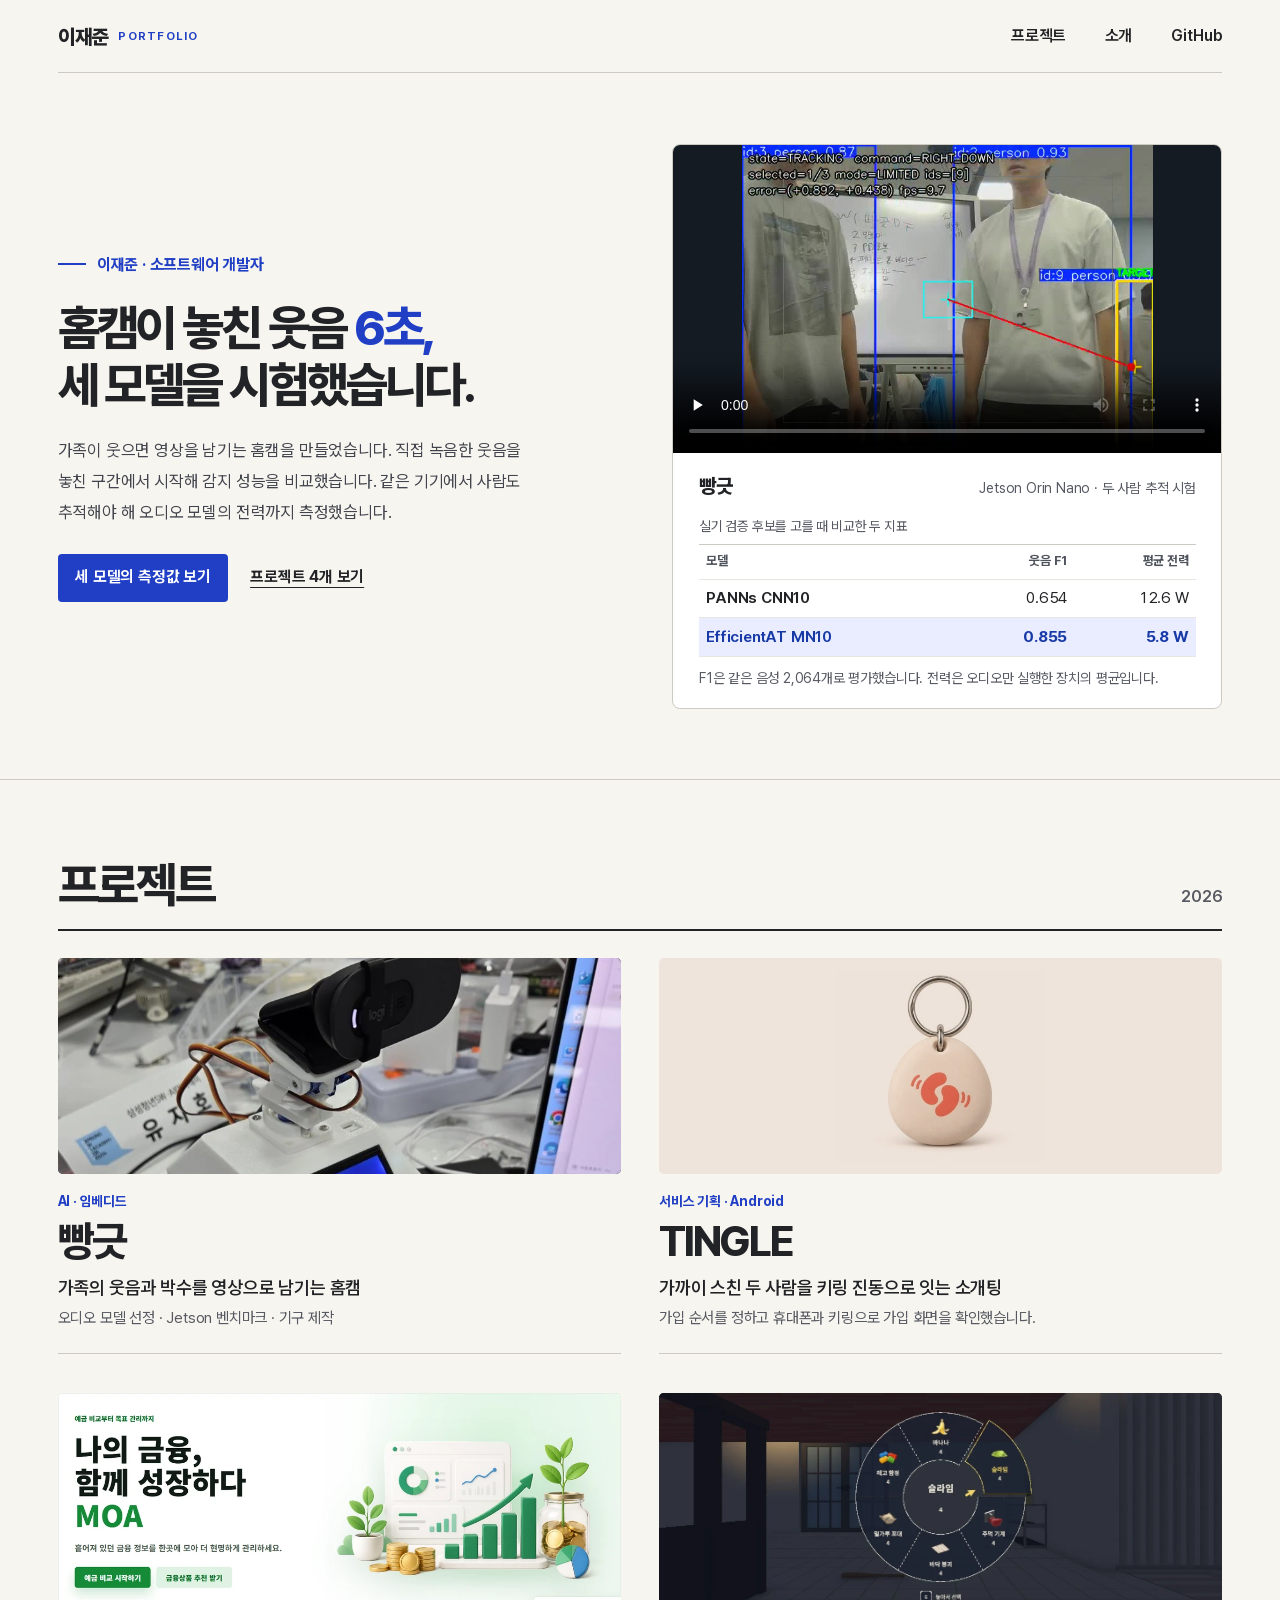
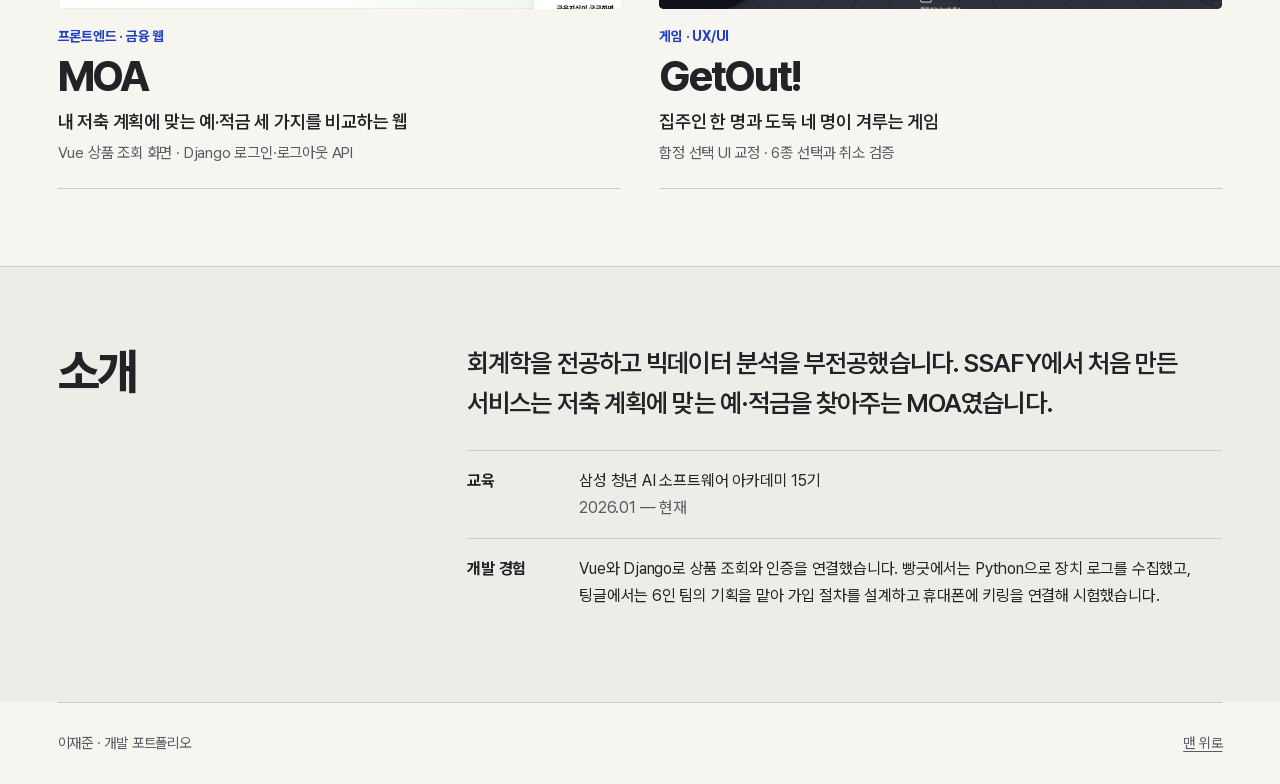
==== commit daa0cc31: "Explain TINGLE signup and connection tests in plain Korean" ====
--- a/index.html
+++ b/index.html
@@ -33,7 +33,7 @@
 <a href="homecam.html" class="entry"><div class="thumb dashboard"><img src="assets/homecam.webp" alt="직접 조립한 빵긋 홈캠 시제품"></div>
 <div class="entry-copy"><p class="domain">AI · 임베디드</p><h3>빵긋</h3><p>가족의 웃음과 박수를 영상으로 남기는 홈캠</p><small>오디오 모델 선정 · Jetson 벤치마크 · 기구 제작</small></div></a>
 <a href="tingle.html" class="entry"><div class="thumb ring"><img src="assets/tingle.webp" alt="팅글 키링 외형 콘셉트"></div>
-<div class="entry-copy"><p class="domain">서비스 기획 · Android</p><h3>TINGLE</h3><p>가까이 스친 두 사람을 키링 진동으로 잇는 소개팅</p><small>PM · 가입 완료 조건 설계 · Android와 실물 키링 검증</small></div></a>
+<div class="entry-copy"><p class="domain">서비스 기획 · Android</p><h3>TINGLE</h3><p>가까이 스친 두 사람을 키링 진동으로 잇는 소개팅</p><small>가입 순서를 정하고 휴대폰과 키링으로 가입 화면을 확인했습니다.</small></div></a>
 <a href="moa.html" class="entry"><div class="thumb finance"><img src="assets/moa-home-card.webp" loading="lazy" alt="MOA 예·적금 추천 서비스 첫 화면"></div>
 <div class="entry-copy"><p class="domain">프론트엔드 · 금융 웹</p><h3>MOA</h3><p>내 저축 계획에 맞는 예·적금 세 가지를 비교하는 웹</p><small>Vue 상품 조회 화면 · Django 로그인·로그아웃 API</small></div></a>
 <a href="getout.html" class="entry"><div class="thumb game"><img src="assets/trap-wheel.webp" loading="lazy" alt="GetOut! 실행 화면에서 함정을 선택하는 휠"></div>
@@ -43,7 +43,7 @@
 <h2>소개</h2><div><p class="profile-intro">회계학을 전공하고 빅데이터 분석을 부전공했습니다. SSAFY에서 처음 만든 서비스는 저축 계획에 맞는 예·적금을 찾아주는 MOA였습니다.</p>
 <dl class="profile-details">
 <div id="career"><dt>교육</dt><dd>삼성 청년 AI 소프트웨어 아카데미 15기<br><span>2026.01 — 현재</span></dd></div>
-<div id="skills"><dt>개발 경험</dt><dd>Vue와 Django로 상품 조회와 인증을 연결했습니다. 빵긋에서는 Python으로 장치 로그를 수집했고, 팅글에서는 6인 팀의 PM으로 가입 정책을 정하고 Android와 키링에서 검증했습니다.</dd></div>
+<div id="skills"><dt>개발 경험</dt><dd>Vue와 Django로 상품 조회와 인증을 연결했습니다. 빵긋에서는 Python으로 장치 로그를 수집했고, 팅글에서는 6인 팀의 기획을 맡아 가입 절차를 설계하고 휴대폰에 키링을 연결해 시험했습니다.</dd></div>
 </dl></div></div></section>
 </main>
 <footer class="shell foot"><span>이재준 · 개발 포트폴리오</span><a href="#top">맨 위로</a></footer>
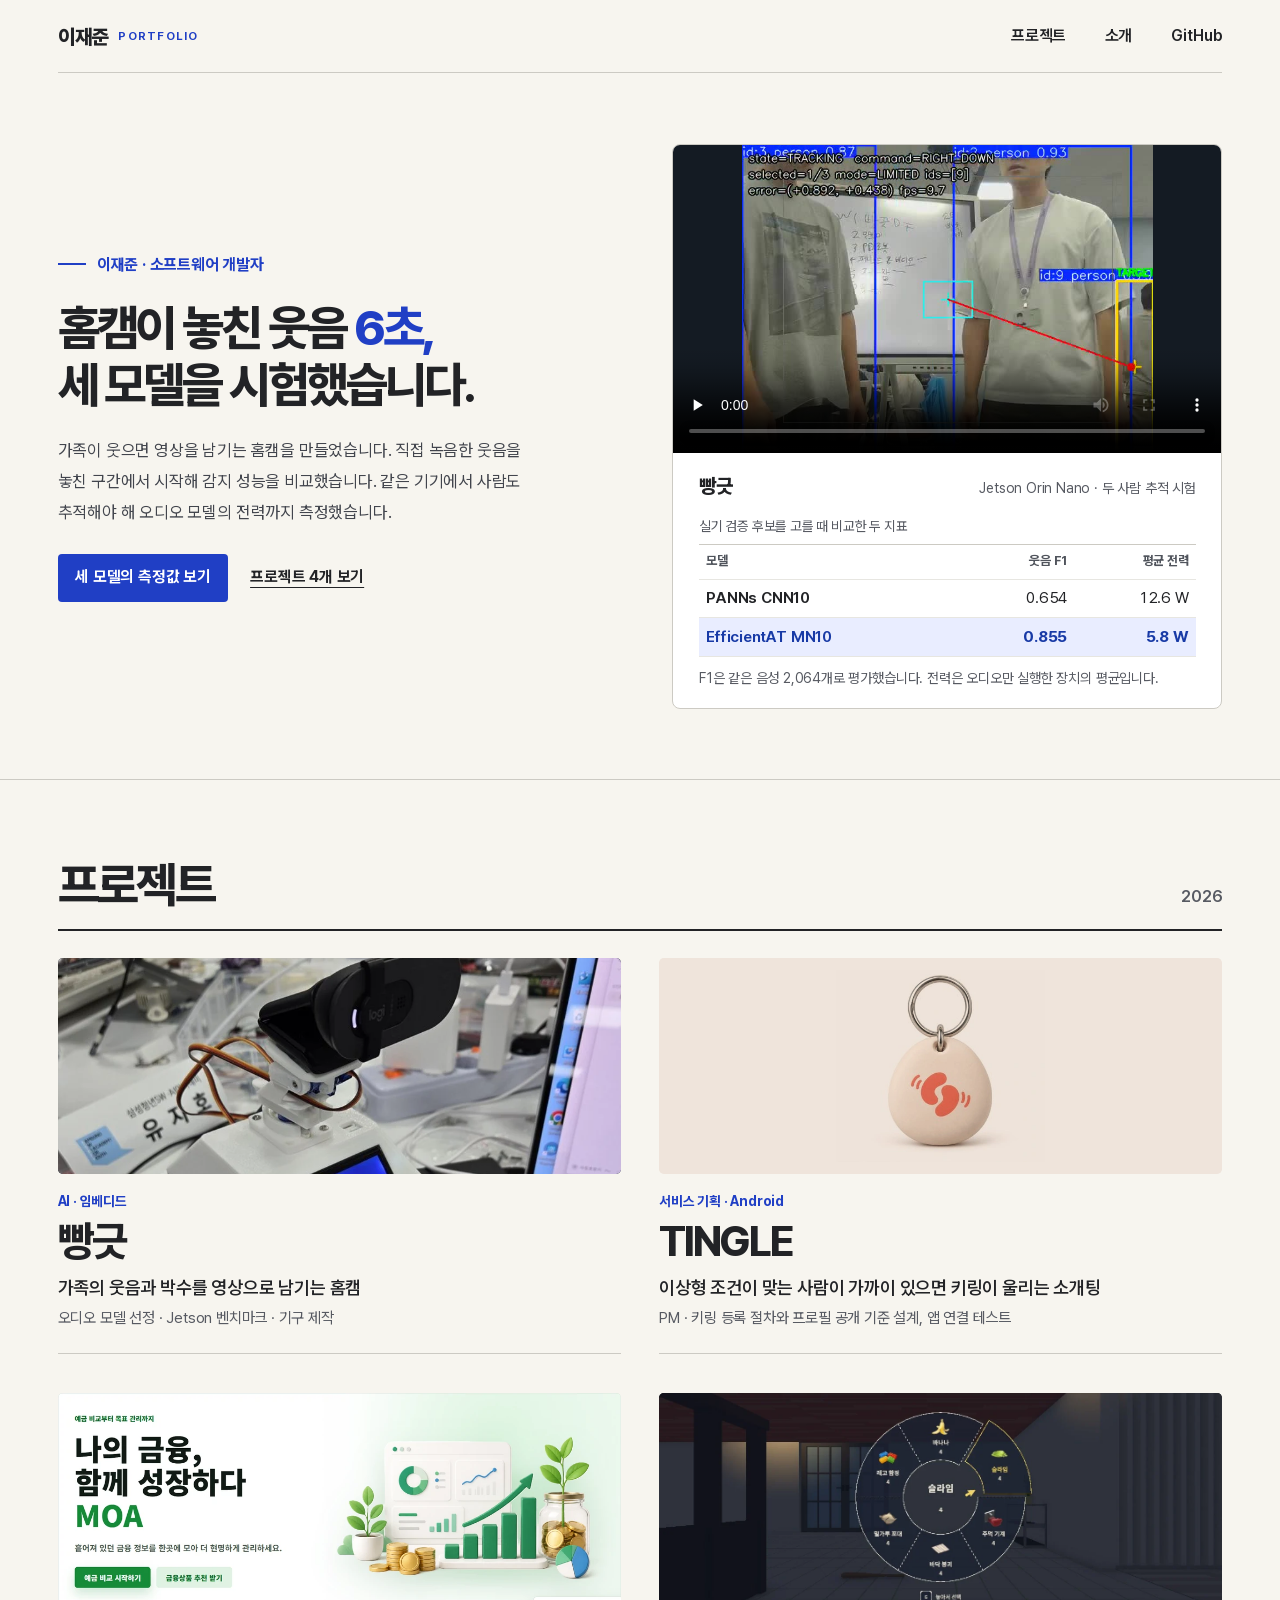
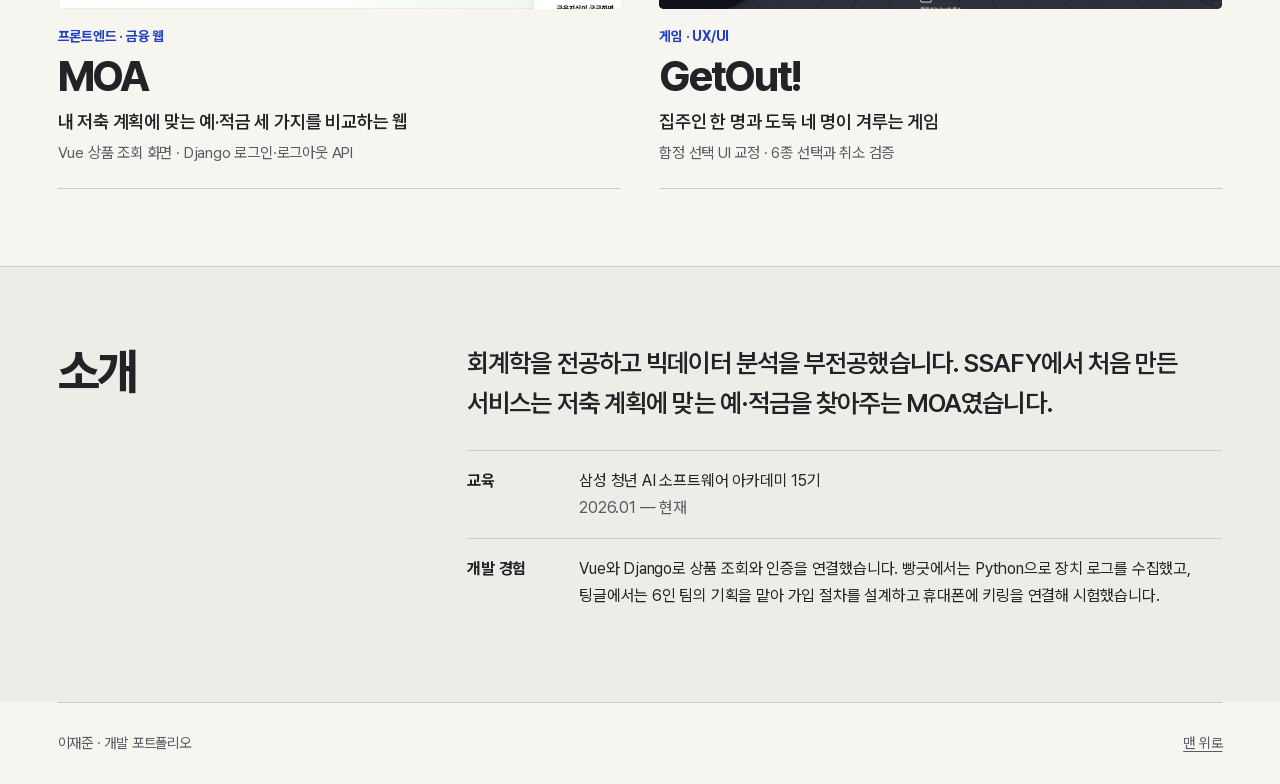
==== commit e5b63732: "Summarize TINGLE product and PM contributions" ====
--- a/index.html
+++ b/index.html
@@ -33,7 +33,7 @@
 <a href="homecam.html" class="entry"><div class="thumb dashboard"><img src="assets/homecam.webp" alt="직접 조립한 빵긋 홈캠 시제품"></div>
 <div class="entry-copy"><p class="domain">AI · 임베디드</p><h3>빵긋</h3><p>가족의 웃음과 박수를 영상으로 남기는 홈캠</p><small>오디오 모델 선정 · Jetson 벤치마크 · 기구 제작</small></div></a>
 <a href="tingle.html" class="entry"><div class="thumb ring"><img src="assets/tingle.webp" alt="팅글 키링 외형 콘셉트"></div>
-<div class="entry-copy"><p class="domain">서비스 기획 · Android</p><h3>TINGLE</h3><p>가까이 스친 두 사람을 키링 진동으로 잇는 소개팅</p><small>가입 순서를 정하고 휴대폰과 키링으로 가입 화면을 확인했습니다.</small></div></a>
+<div class="entry-copy"><p class="domain">서비스 기획 · Android</p><h3>TINGLE</h3><p>이상형 조건이 맞는 사람이 가까이 있으면 키링이 울리는 소개팅</p><small>PM · 키링 등록 절차와 프로필 공개 기준 설계, 앱 연결 테스트</small></div></a>
 <a href="moa.html" class="entry"><div class="thumb finance"><img src="assets/moa-home-card.webp" loading="lazy" alt="MOA 예·적금 추천 서비스 첫 화면"></div>
 <div class="entry-copy"><p class="domain">프론트엔드 · 금융 웹</p><h3>MOA</h3><p>내 저축 계획에 맞는 예·적금 세 가지를 비교하는 웹</p><small>Vue 상품 조회 화면 · Django 로그인·로그아웃 API</small></div></a>
 <a href="getout.html" class="entry"><div class="thumb game"><img src="assets/trap-wheel.webp" loading="lazy" alt="GetOut! 실행 화면에서 함정을 선택하는 휠"></div>
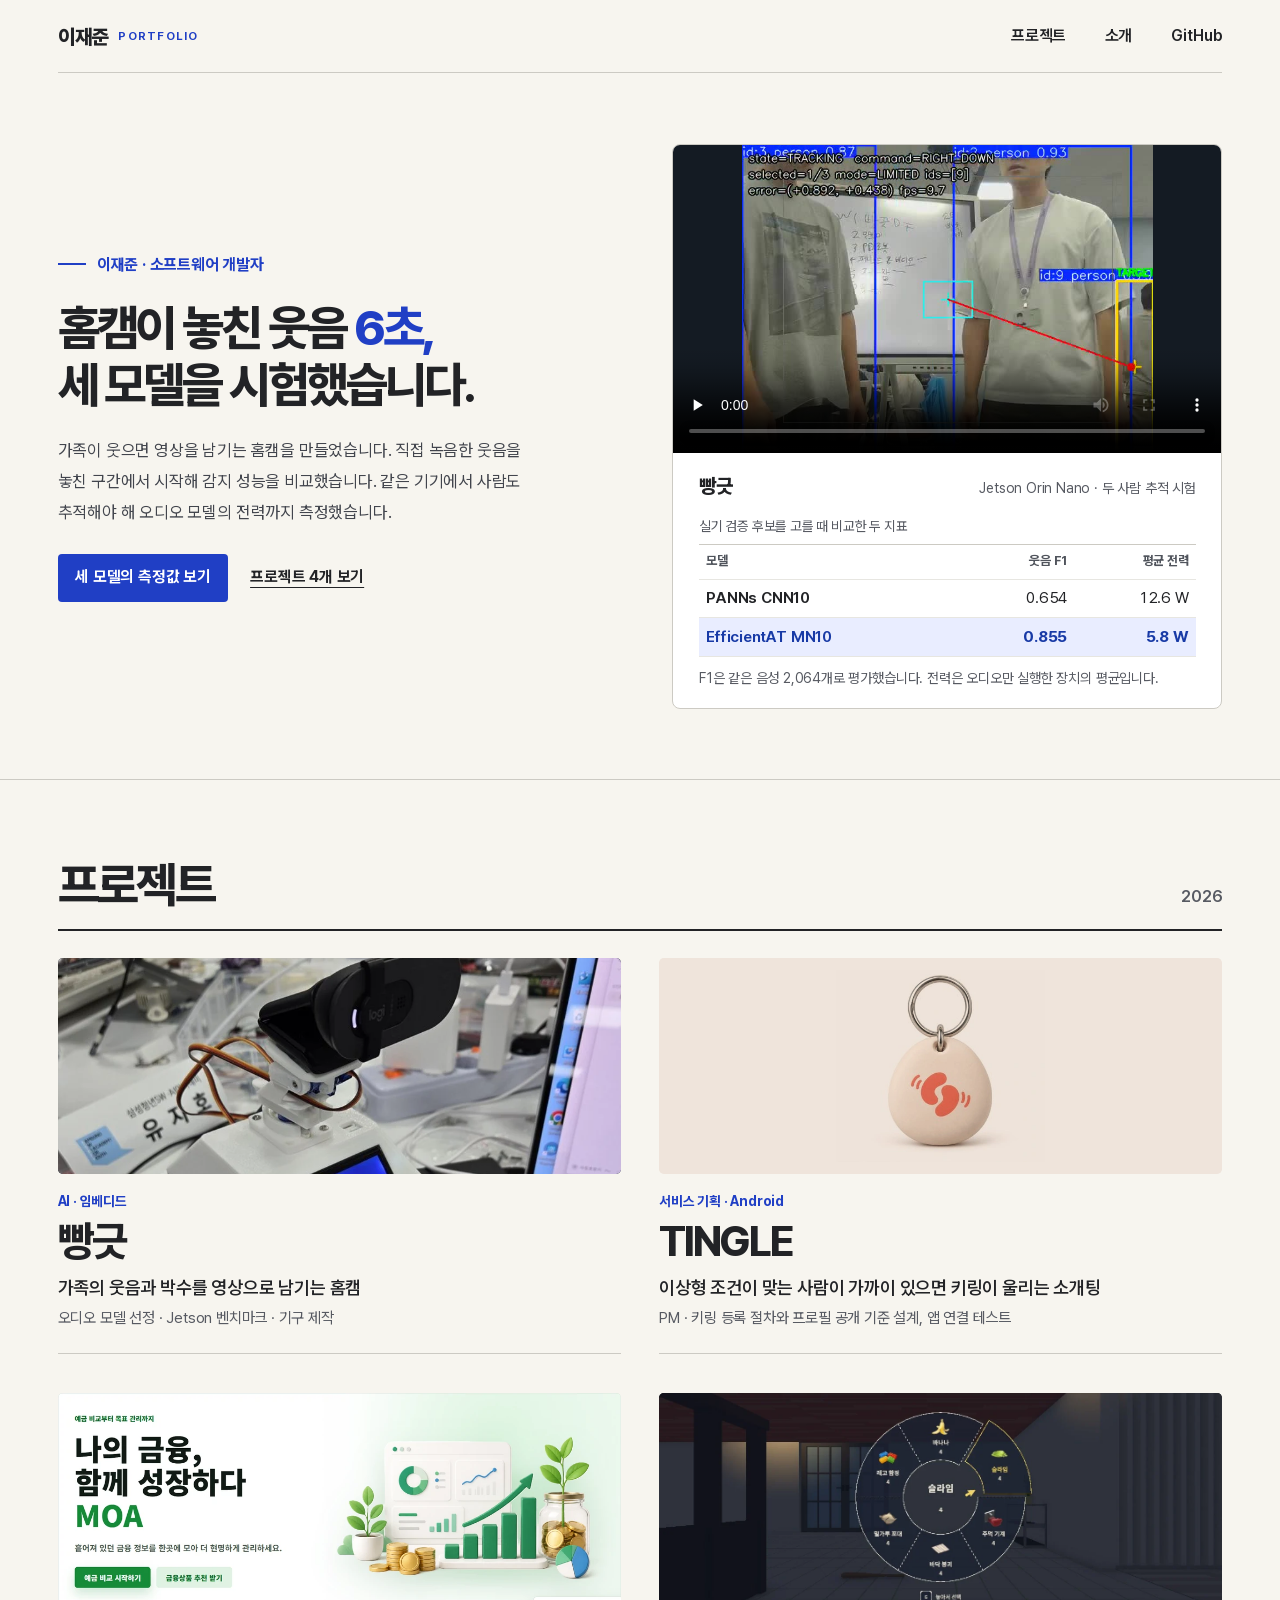
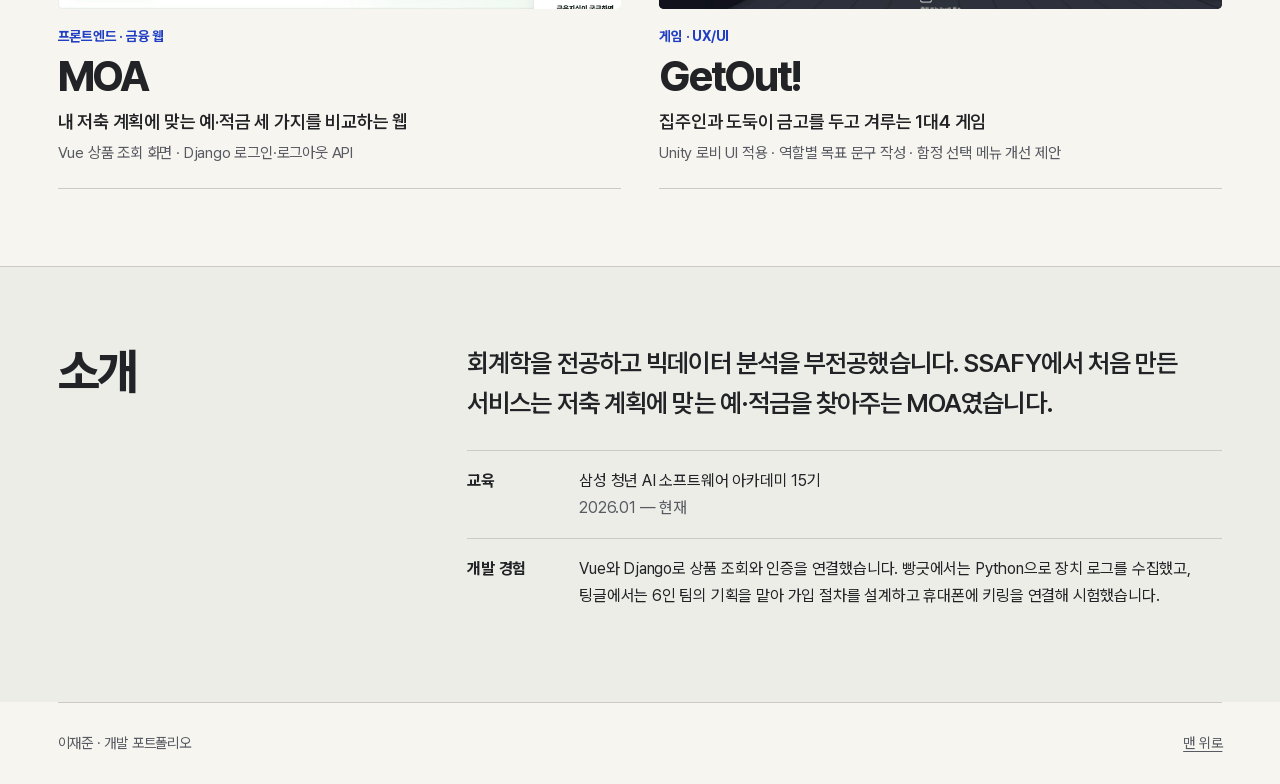
==== commit e11920db: "Describe GetOut UI contributions through the player problems they address" ====
--- a/index.html
+++ b/index.html
@@ -37,7 +37,7 @@
 <a href="moa.html" class="entry"><div class="thumb finance"><img src="assets/moa-home-card.webp" loading="lazy" alt="MOA 예·적금 추천 서비스 첫 화면"></div>
 <div class="entry-copy"><p class="domain">프론트엔드 · 금융 웹</p><h3>MOA</h3><p>내 저축 계획에 맞는 예·적금 세 가지를 비교하는 웹</p><small>Vue 상품 조회 화면 · Django 로그인·로그아웃 API</small></div></a>
 <a href="getout.html" class="entry"><div class="thumb game"><img src="assets/trap-wheel.webp" loading="lazy" alt="GetOut! 실행 화면에서 함정을 선택하는 휠"></div>
-<div class="entry-copy"><p class="domain">게임 · UX/UI</p><h3>GetOut!</h3><p>집주인 한 명과 도둑 네 명이 겨루는 게임</p><small>함정 선택 UI 교정 · 6종 선택과 취소 검증</small></div></a>
+<div class="entry-copy"><p class="domain">게임 · UX/UI</p><h3>GetOut!</h3><p>집주인과 도둑이 금고를 두고 겨루는 1대4 게임</p><small>Unity 로비 UI 적용 · 역할별 목표 문구 작성 · 함정 선택 메뉴 개선 제안</small></div></a>
 </div></section>
 <section id="about" class="profile"><div class="shell profile-layout">
 <h2>소개</h2><div><p class="profile-intro">회계학을 전공하고 빅데이터 분석을 부전공했습니다. SSAFY에서 처음 만든 서비스는 저축 계획에 맞는 예·적금을 찾아주는 MOA였습니다.</p>
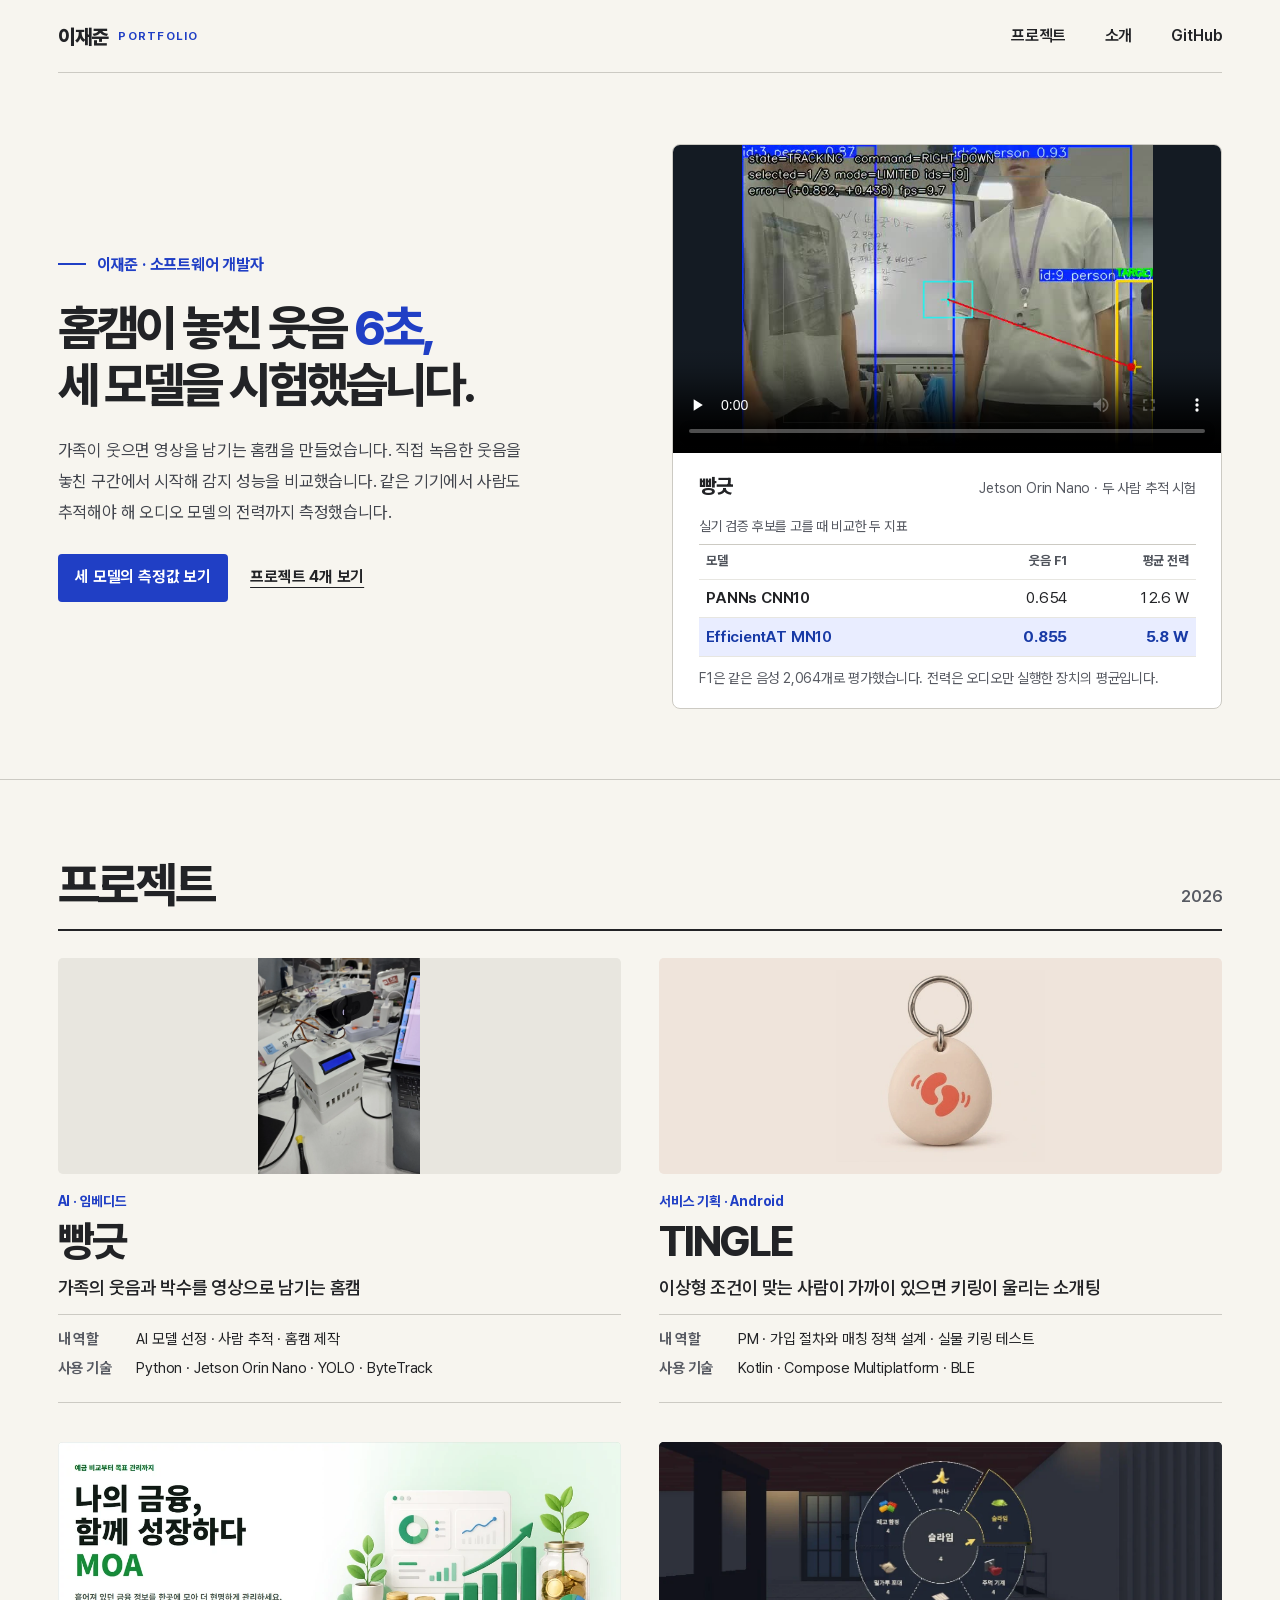
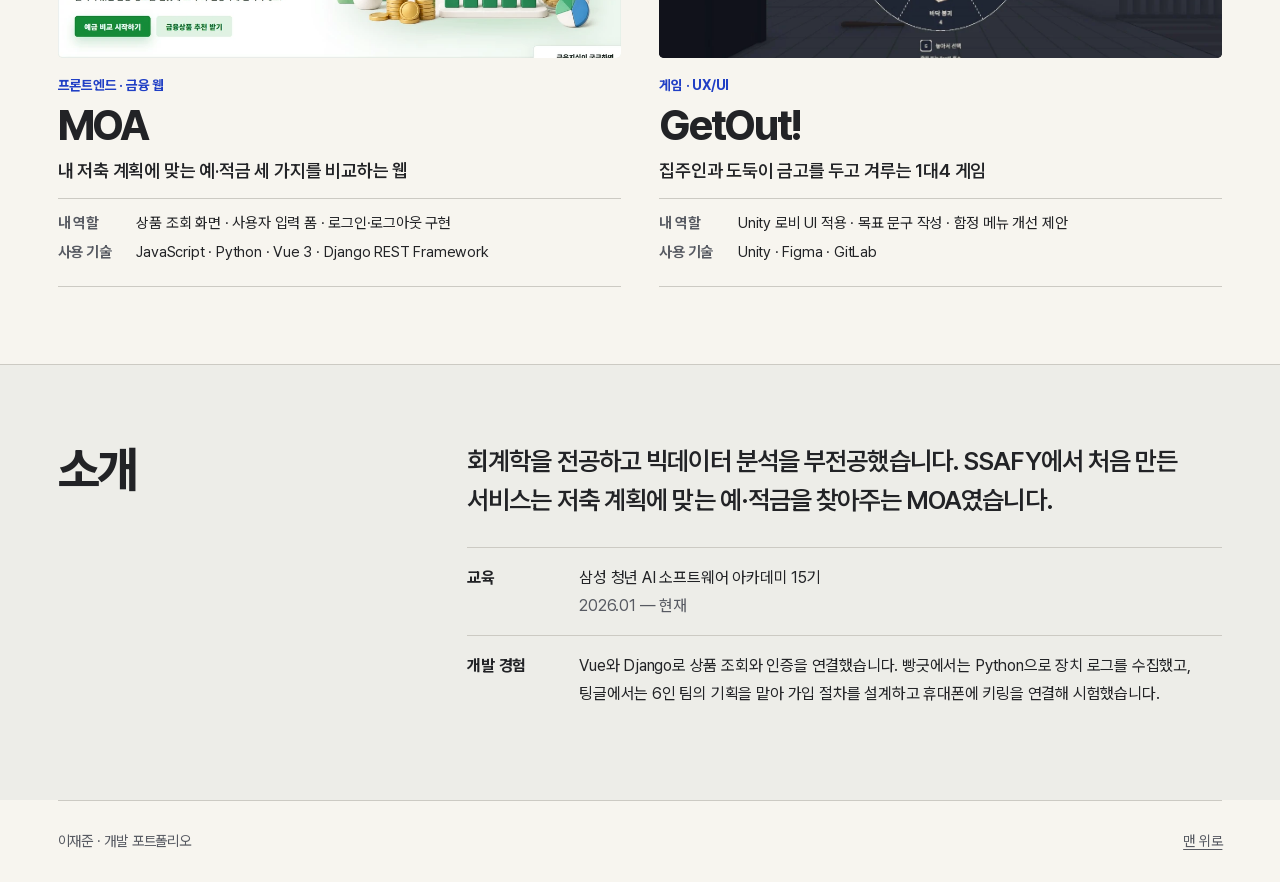
==== commit c228656f: "Show project roles and technologies consistently on desktop and mobile" ====
--- a/index.html
+++ b/index.html
@@ -5,7 +5,7 @@
   <meta name="theme-color" content="#f7f5ef">
   <meta name="description" content="이재준의 개발 포트폴리오. AI 홈캠의 모델 선택부터 금융 웹 인증까지, 네 프로젝트에서 내린 결정과 검증 과정을 소개합니다.">
   <title>이재준 | 개발 포트폴리오</title>
-  <link rel="preload" href="PretendardVariable.woff2" as="font" type="font/woff2" crossorigin><link rel="stylesheet" href="style.css?v=5008155"><link rel="stylesheet" href="portfolio-edition.css">
+  <link rel="preload" href="PretendardVariable.woff2" as="font" type="font/woff2" crossorigin><link rel="stylesheet" href="style.css?v=5008155"><link rel="stylesheet" href="portfolio-edition.css?v=project-info-1">
 </head>
 <body id="top" class="landing">
 <a class="skip" href="#main">본문으로 이동</a>
@@ -31,13 +31,13 @@
 <section id="work" class="shell work-section"><div id="cases" class="section-heading"><h2>프로젝트</h2><span>2026</span></div>
 <div class="case-index">
 <a href="homecam.html" class="entry"><div class="thumb dashboard"><img src="assets/homecam.webp" alt="직접 조립한 빵긋 홈캠 시제품"></div>
-<div class="entry-copy"><p class="domain">AI · 임베디드</p><h3>빵긋</h3><p>가족의 웃음과 박수를 영상으로 남기는 홈캠</p><small>오디오 모델 선정 · Jetson 벤치마크 · 기구 제작</small></div></a>
+<div class="entry-copy"><p class="domain">AI · 임베디드</p><h3>빵긋</h3><p>가족의 웃음과 박수를 영상으로 남기는 홈캠</p><dl class="card-meta"><div><dt>내 역할</dt><dd>AI 모델 선정 · 사람 추적 · 홈캠 제작</dd></div><div><dt>사용 기술</dt><dd>Python · Jetson Orin Nano · YOLO · ByteTrack</dd></div></dl></div></a>
 <a href="tingle.html" class="entry"><div class="thumb ring"><img src="assets/tingle.webp" alt="팅글 키링 외형 콘셉트"></div>
-<div class="entry-copy"><p class="domain">서비스 기획 · Android</p><h3>TINGLE</h3><p>이상형 조건이 맞는 사람이 가까이 있으면 키링이 울리는 소개팅</p><small>PM · 키링 등록 절차와 프로필 공개 기준 설계, 앱 연결 테스트</small></div></a>
+<div class="entry-copy"><p class="domain">서비스 기획 · Android</p><h3>TINGLE</h3><p>이상형 조건이 맞는 사람이 가까이 있으면 키링이 울리는 소개팅</p><dl class="card-meta"><div><dt>내 역할</dt><dd>PM · 가입 절차와 매칭 정책 설계 · 실물 키링 테스트</dd></div><div><dt>사용 기술</dt><dd>Kotlin · Compose Multiplatform · BLE</dd></div></dl></div></a>
 <a href="moa.html" class="entry"><div class="thumb finance"><img src="assets/moa-home-card.webp" loading="lazy" alt="MOA 예·적금 추천 서비스 첫 화면"></div>
-<div class="entry-copy"><p class="domain">프론트엔드 · 금융 웹</p><h3>MOA</h3><p>내 저축 계획에 맞는 예·적금 세 가지를 비교하는 웹</p><small>Vue 상품 조회 화면 · Django 로그인·로그아웃 API</small></div></a>
+<div class="entry-copy"><p class="domain">프론트엔드 · 금융 웹</p><h3>MOA</h3><p>내 저축 계획에 맞는 예·적금 세 가지를 비교하는 웹</p><dl class="card-meta"><div><dt>내 역할</dt><dd>상품 조회 화면 · 사용자 입력 폼 · 로그인·로그아웃 구현</dd></div><div><dt>사용 기술</dt><dd>JavaScript · Python · Vue 3 · Django REST Framework</dd></div></dl></div></a>
 <a href="getout.html" class="entry"><div class="thumb game"><img src="assets/trap-wheel.webp" loading="lazy" alt="GetOut! 실행 화면에서 함정을 선택하는 휠"></div>
-<div class="entry-copy"><p class="domain">게임 · UX/UI</p><h3>GetOut!</h3><p>집주인과 도둑이 금고를 두고 겨루는 1대4 게임</p><small>Unity 로비 UI 적용 · 역할별 목표 문구 작성 · 함정 선택 메뉴 개선 제안</small></div></a>
+<div class="entry-copy"><p class="domain">게임 · UX/UI</p><h3>GetOut!</h3><p>집주인과 도둑이 금고를 두고 겨루는 1대4 게임</p><dl class="card-meta"><div><dt>내 역할</dt><dd>Unity 로비 UI 적용 · 목표 문구 작성 · 함정 메뉴 개선 제안</dd></div><div><dt>사용 기술</dt><dd>Unity · Figma · GitLab</dd></div></dl></div></a>
 </div></section>
 <section id="about" class="profile"><div class="shell profile-layout">
 <h2>소개</h2><div><p class="profile-intro">회계학을 전공하고 빅데이터 분석을 부전공했습니다. SSAFY에서 처음 만든 서비스는 저축 계획에 맞는 예·적금을 찾아주는 MOA였습니다.</p>
--- a/portfolio-edition.css
+++ b/portfolio-edition.css
@@ -126,3 +126,22 @@
   .bench-data { font-size: .92rem; }
 }
 
+
+.case-intro { min-width: 0; }
+.case-period { color: var(--muted); font-size: .91rem; font-variant-numeric: tabular-nums; }
+.case-hero .case-purpose { margin: .8rem 0 1.15rem; font-size: clamp(1.16rem, 1.75vw, 1.6rem); line-height: 1.5; word-break: keep-all; }
+.project-meta, .card-meta { margin: 0; padding-top: .8rem; border-top: 1px solid var(--line); }
+.project-meta > div, .card-meta > div { display: grid; grid-template-columns: 4.6em minmax(0, 1fr); gap: .65rem; align-items: baseline; }
+.project-meta > div + div, .card-meta > div + div { margin-top: .35rem; }
+.project-meta dt, .card-meta dt { font-weight: 650; color: var(--muted); }
+.project-meta dd, .card-meta dd { margin: 0; word-break: keep-all; overflow-wrap: anywhere; }
+.project-meta { font-size: 1rem; line-height: 1.55; }
+.card-meta { font-size: .93rem; line-height: 1.55; margin-top: .85rem; }
+.thumb.dashboard, .case-photo.photo-homecam img { background: #e8e6df; }
+.thumb.dashboard img, .case-photo.photo-homecam img { object-fit: contain; }
+.case-photo.photo-homecam img { height: clamp(16rem, 28vw, 23rem); }
+@media (max-width: 700px) {
+  .case-hero { grid-template-columns: minmax(0, 1fr); gap: 1.45rem; }
+  .case-hero, .fieldnote { padding-block: 1.6rem; }
+  .case-photo.photo-homecam img { height: 16rem; }
+}
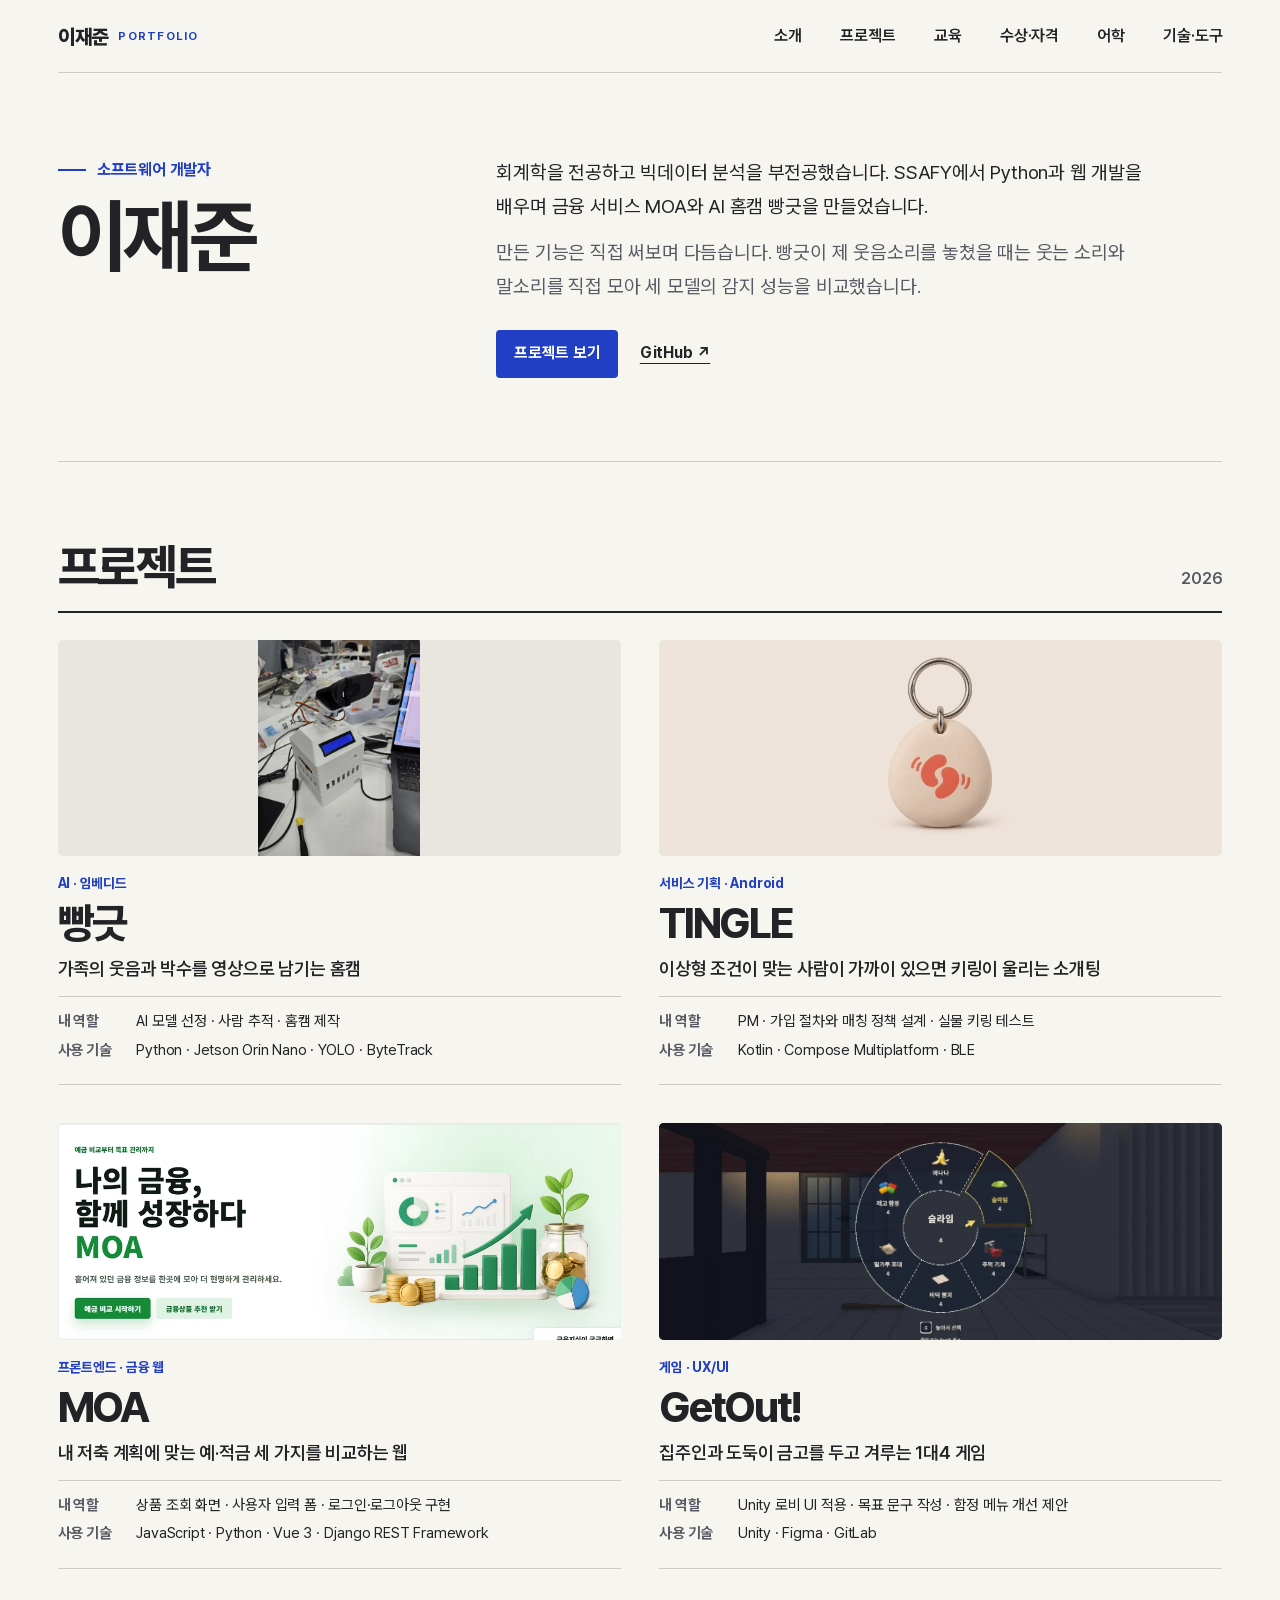
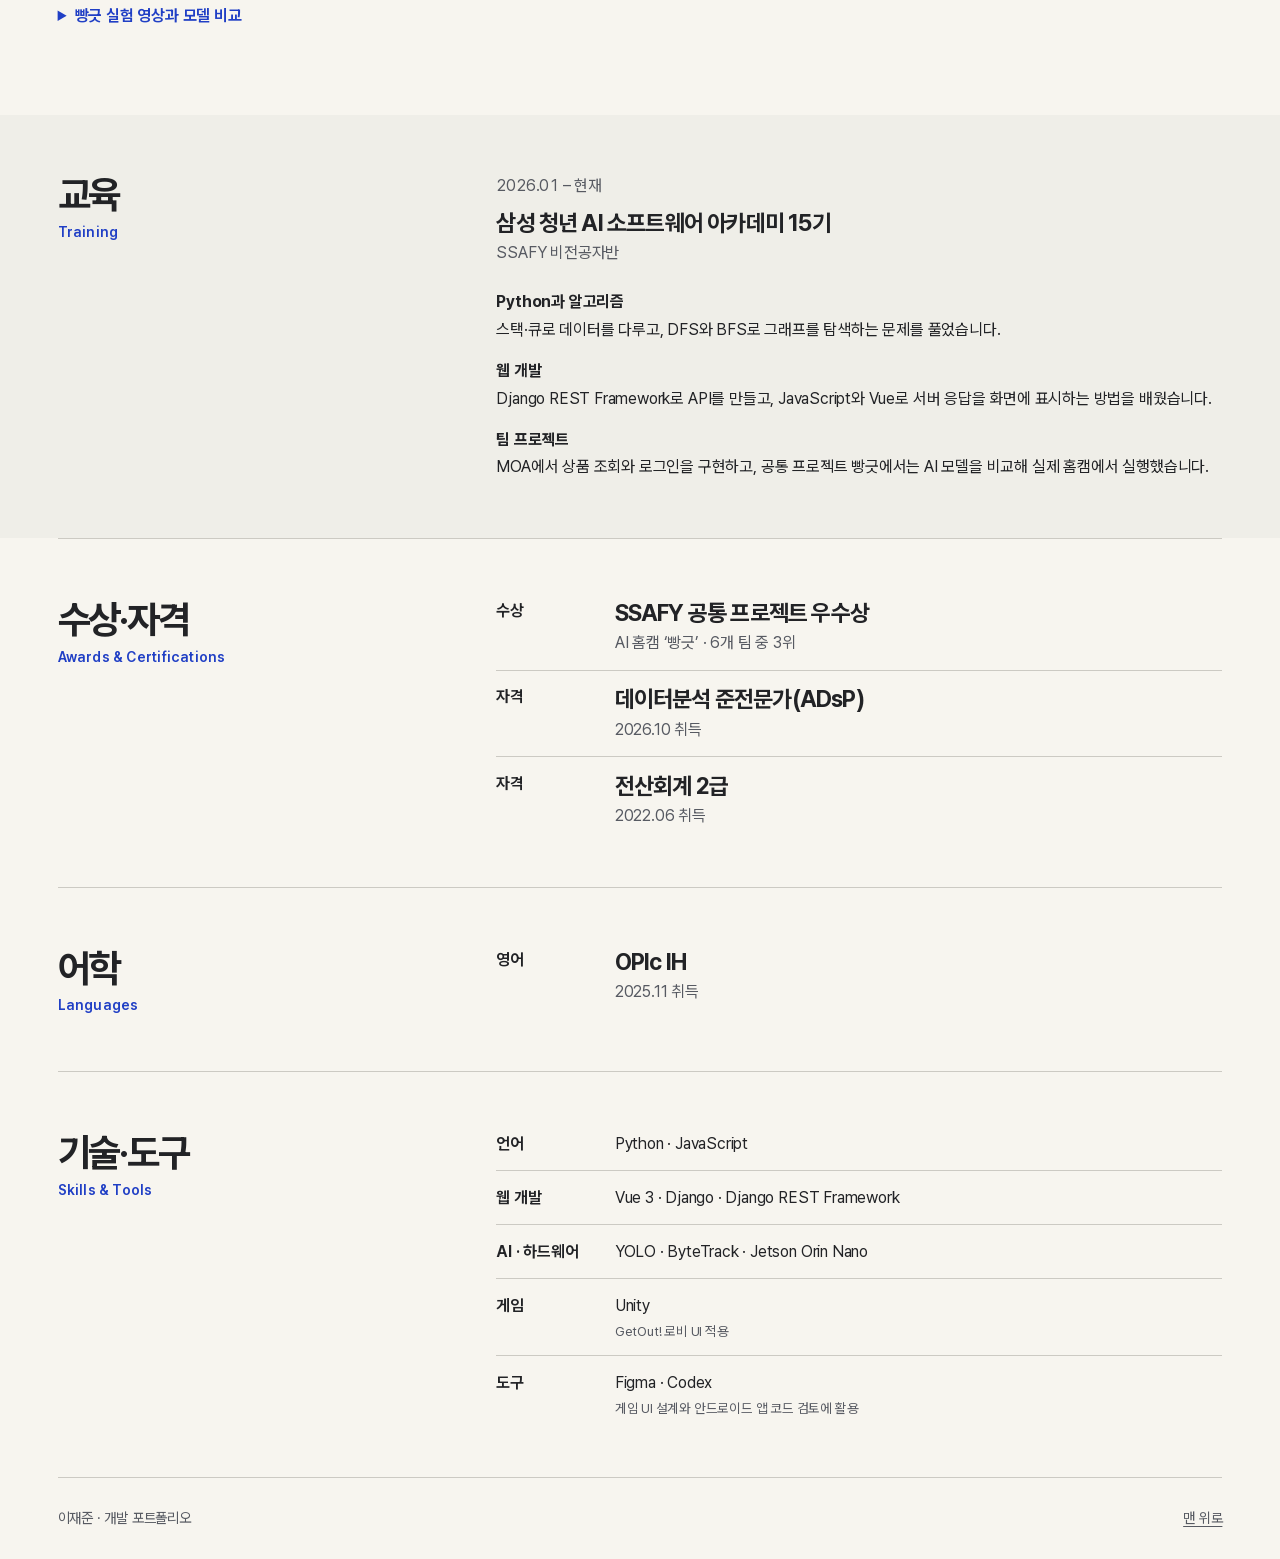
==== commit 9995a01d: "Introduce the developer before projects and add training and qualifications" ====
--- a/index.html
+++ b/index.html
@@ -3,31 +3,25 @@
 <head>
   <meta charset="utf-8"><meta name="viewport" content="width=device-width,initial-scale=1">
   <meta name="theme-color" content="#f7f5ef">
-  <meta name="description" content="이재준의 개발 포트폴리오. AI 홈캠의 모델 선택부터 금융 웹 인증까지, 네 프로젝트에서 내린 결정과 검증 과정을 소개합니다.">
+  <meta name="description" content="소프트웨어 개발자 이재준의 프로젝트, SSAFY 교육, 수상·자격, 어학 및 사용 기술을 소개합니다.">
   <title>이재준 | 개발 포트폴리오</title>
-  <link rel="preload" href="PretendardVariable.woff2" as="font" type="font/woff2" crossorigin><link rel="stylesheet" href="style.css?v=5008155"><link rel="stylesheet" href="portfolio-edition.css?v=project-info-1">
+  <link rel="preload" href="PretendardVariable.woff2" as="font" type="font/woff2" crossorigin><link rel="stylesheet" href="style.css?v=5008155"><link rel="stylesheet" href="portfolio-edition.css?v=resume-1">
 </head>
 <body id="top" class="landing">
 <a class="skip" href="#main">본문으로 이동</a>
 <header class="head shell">
   <a class="brand" href="index.html" aria-label="이재준 포트폴리오 홈">이재준 <span class="brand-sub">PORTFOLIO</span></a>
-  <nav aria-label="주 메뉴"><a href="#work">프로젝트</a><a href="#about">소개</a><a href="https://github.com/wowns1024-spec">GitHub</a></nav>
+  <nav aria-label="주 메뉴"><a href="#about">소개</a><a href="#work">프로젝트</a><a href="#training">교육</a><a href="#awards">수상·자격</a><a href="#languages">어학</a><a href="#skills">기술·도구</a></nav>
 </header>
 <main id="main">
-<section class="lead-band" aria-labelledby="lead-title"><div class="shell lead-layout">
-  <div class="lead-copy">
-    <p class="role">이재준 · 소프트웨어 개발자</p>
-    <h1 id="lead-title">홈캠이 놓친 웃음 <span>6초,</span><br>세 모델을 시험했습니다.</h1>
-    
-    <p class="lead-text">가족이 웃으면 영상을 남기는 홈캠을 만들었습니다. 직접 녹음한 웃음을 놓친 구간에서 시작해 감지 성능을 비교했습니다. 같은 기기에서 사람도 추적해야 해 오디오 모델의 전력까지 측정했습니다.</p>
-    <div class="lead-actions"><a class="lead-link" href="homecam.html#sound-test">세 모델의 측정값 보기</a> <a class="work-link" href="#work">프로젝트 4개 보기</a></div>
+<section id="about" class="shell resume-intro" aria-labelledby="intro-title">
+  <div><p class="role">소프트웨어 개발자</p><h1 id="intro-title">이재준</h1></div>
+  <div class="intro-bio">
+    <p>회계학을 전공하고 빅데이터 분석을 부전공했습니다. SSAFY에서 Python과 웹 개발을 배우며 금융 서비스 MOA와 AI 홈캠 빵긋을 만들었습니다.</p>
+    <p>만든 기능은 직접 써보며 다듬습니다. 빵긋이 제 웃음소리를 놓쳤을 때는 웃는 소리와 말소리를 직접 모아 세 모델의 감지 성능을 비교했습니다.</p>
+    <div class="lead-actions"><a class="lead-link" href="#work">프로젝트 보기</a><a class="work-link" href="https://github.com/wowns1024-spec">GitHub ↗</a></div>
   </div>
-  <figure class="bench">
-    <div class="bench-photo"><video controls playsinline preload="none" poster="assets/video/homecam-tracking.jpg" aria-label="빵긋 실물 시험에서 움직이는 두 사람을 추적하는 장면"><source src="assets/video/homecam-tracking.mp4" type="video/mp4"></video></div>
-    <figcaption><div class="bench-caption"><strong>빵긋</strong><span>Jetson Orin Nano · 두 사람 추적 시험</span></div>
-    <table class="bench-data"><caption>실기 검증 후보를 고를 때 비교한 두 지표</caption><thead><tr><th scope="col">모델</th><th scope="col">웃음 F1</th><th scope="col">평균 전력</th></tr></thead><tbody><tr><th scope="row">PANNs CNN10</th><td>0.654</td><td>12.6 W</td></tr><tr><th scope="row">EfficientAT MN10</th><td>0.855</td><td>5.8 W</td></tr></tbody></table><p class="bench-note">F1은 같은 음성 2,064개로 평가했습니다. 전력은 오디오만 실행한 장치의 평균입니다.</p></figcaption>
-  </figure>
-</div></section>
+</section>
 <section id="work" class="shell work-section"><div id="cases" class="section-heading"><h2>프로젝트</h2><span>2026</span></div>
 <div class="case-index">
 <a href="homecam.html" class="entry"><div class="thumb dashboard"><img src="assets/homecam.webp" alt="직접 조립한 빵긋 홈캠 시제품"></div>
@@ -38,13 +32,48 @@
 <div class="entry-copy"><p class="domain">프론트엔드 · 금융 웹</p><h3>MOA</h3><p>내 저축 계획에 맞는 예·적금 세 가지를 비교하는 웹</p><dl class="card-meta"><div><dt>내 역할</dt><dd>상품 조회 화면 · 사용자 입력 폼 · 로그인·로그아웃 구현</dd></div><div><dt>사용 기술</dt><dd>JavaScript · Python · Vue 3 · Django REST Framework</dd></div></dl></div></a>
 <a href="getout.html" class="entry"><div class="thumb game"><img src="assets/trap-wheel.webp" loading="lazy" alt="GetOut! 실행 화면에서 함정을 선택하는 휠"></div>
 <div class="entry-copy"><p class="domain">게임 · UX/UI</p><h3>GetOut!</h3><p>집주인과 도둑이 금고를 두고 겨루는 1대4 게임</p><dl class="card-meta"><div><dt>내 역할</dt><dd>Unity 로비 UI 적용 · 목표 문구 작성 · 함정 메뉴 개선 제안</dd></div><div><dt>사용 기술</dt><dd>Unity · Figma · GitLab</dd></div></dl></div></a>
+</div>
+<details class="project-evidence"><summary>빵긋 실험 영상과 모델 비교</summary>
+  <figure class="bench">
+    <div class="bench-photo"><video controls playsinline preload="none" poster="assets/video/homecam-tracking.jpg" aria-label="빵긋 실물 시험에서 움직이는 두 사람을 추적하는 장면"><source src="assets/video/homecam-tracking.mp4" type="video/mp4"></video></div>
+    <figcaption><div class="bench-caption"><strong>빵긋</strong><span>Jetson Orin Nano · 두 사람 추적 시험</span></div>
+    <table class="bench-data"><caption>실기 검증 후보를 고를 때 비교한 두 지표</caption><thead><tr><th scope="col">모델</th><th scope="col">웃음 F1</th><th scope="col">평균 전력</th></tr></thead><tbody><tr><th scope="row">PANNs CNN10</th><td>0.654</td><td>12.6 W</td></tr><tr><th scope="row">EfficientAT MN10</th><td>0.855</td><td>5.8 W</td></tr></tbody></table><p class="bench-note">F1은 같은 음성 2,064개로 평가했습니다. 전력은 오디오만 실행한 장치의 평균입니다.</p></figcaption>
+  </figure>
+<p><a href="homecam.html#sound-test">세 모델의 측정값 보기</a></p></details>
+</section>
+<section id="training" class="resume-band"><div class="shell resume-row" id="career">
+  <h2>교육 <span lang="en">Training</span></h2>
+  <div><p class="resume-date">2026.01 – 현재</p><h3>삼성 청년 AI 소프트웨어 아카데미 15기</h3>
+    <p class="resume-sub">SSAFY 비전공자반</p>
+    <ul class="training-items">
+      <li><strong>Python과 알고리즘</strong>스택·큐로 데이터를 다루고, DFS와 BFS로 그래프를 탐색하는 문제를 풀었습니다.</li>
+      <li><strong>웹 개발</strong>Django REST Framework로 API를 만들고, JavaScript와 Vue로 서버 응답을 화면에 표시하는 방법을 배웠습니다.</li>
+      <li><strong>팀 프로젝트</strong>MOA에서 상품 조회와 로그인을 구현하고, 공통 프로젝트 빵긋에서는 AI 모델을 비교해 실제 홈캠에서 실행했습니다.</li>
+    </ul>
+  </div>
 </div></section>
-<section id="about" class="profile"><div class="shell profile-layout">
-<h2>소개</h2><div><p class="profile-intro">회계학을 전공하고 빅데이터 분석을 부전공했습니다. SSAFY에서 처음 만든 서비스는 저축 계획에 맞는 예·적금을 찾아주는 MOA였습니다.</p>
-<dl class="profile-details">
-<div id="career"><dt>교육</dt><dd>삼성 청년 AI 소프트웨어 아카데미 15기<br><span>2026.01 — 현재</span></dd></div>
-<div id="skills"><dt>개발 경험</dt><dd>Vue와 Django로 상품 조회와 인증을 연결했습니다. 빵긋에서는 Python으로 장치 로그를 수집했고, 팅글에서는 6인 팀의 기획을 맡아 가입 절차를 설계하고 휴대폰에 키링을 연결해 시험했습니다.</dd></div>
-</dl></div></div></section>
+<section id="awards" class="shell resume-row">
+  <h2>수상·자격 <span lang="en">Awards &amp; Certifications</span></h2>
+  <div class="record-list">
+    <div><span>수상</span><div><h3>SSAFY 공통 프로젝트 우수상</h3><p>AI 홈캠 ‘빵긋’ · 6개 팀 중 3위</p></div></div>
+    <div><span>자격</span><div><h3>데이터분석 준전문가(ADsP)</h3><p>2026.10 취득</p></div></div>
+    <div><span>자격</span><div><h3>전산회계 2급</h3><p>2022.06 취득</p></div></div>
+  </div>
+</section>
+<section id="languages" class="shell resume-row">
+  <h2>어학 <span lang="en">Languages</span></h2>
+  <div class="record-list"><div><span>영어</span><div><h3>OPIc IH</h3><p>2025.11 취득</p></div></div></div>
+</section>
+<section id="skills" class="shell resume-row">
+  <h2>기술·도구 <span lang="en">Skills &amp; Tools</span></h2>
+  <dl class="skills-list">
+    <div><dt>언어</dt><dd>Python · JavaScript</dd></div>
+    <div><dt>웹 개발</dt><dd>Vue 3 · Django · Django REST Framework</dd></div>
+    <div><dt>AI · 하드웨어</dt><dd>YOLO · ByteTrack · Jetson Orin Nano</dd></div>
+    <div><dt>게임</dt><dd>Unity <small>GetOut! 로비 UI 적용</small></dd></div>
+    <div><dt>도구</dt><dd>Figma · Codex <small>게임 UI 설계와 안드로이드 앱 코드 검토에 활용</small></dd></div>
+  </dl>
+</section>
 </main>
 <footer class="shell foot"><span>이재준 · 개발 포트폴리오</span><a href="#top">맨 위로</a></footer>
 </body></html>
--- a/portfolio-edition.css
+++ b/portfolio-edition.css
@@ -145,3 +145,36 @@
   .case-hero, .fieldnote { padding-block: 1.6rem; }
   .case-photo.photo-homecam img { height: 16rem; }
 }
+
+.resume-intro, .resume-row { display: grid; grid-template-columns: minmax(13rem, .8fr) minmax(0, 1.55fr); gap: clamp(2rem, 5vw, 5rem); }
+.resume-intro { align-items: start; padding-block: clamp(3rem, 6.5vw, 6rem); border-bottom: 1px solid var(--line); }
+.resume-intro h1 { font-size: clamp(3.35rem, 6.3vw, 6rem); margin-top: .35rem; }
+.intro-bio { max-width: 43rem; }
+.intro-bio p { font-size: clamp(1.05rem, 1.5vw, 1.3rem); line-height: 1.75; }
+.intro-bio p + p { margin-top: .8rem; color: var(--muted); }
+.resume-row { padding-block: clamp(2.4rem, 4.5vw, 4.3rem); border-top: 1px solid var(--line); }
+.resume-row h2 { font-size: clamp(1.85rem, 3vw, 2.75rem); }
+.resume-row h2 span { display: block; margin-top: .45rem; color: var(--accent); font-size: .88rem; font-weight: 600; letter-spacing: .015em; }
+.resume-row h3 { font-size: clamp(1.13rem, 1.8vw, 1.5rem); line-height: 1.4; letter-spacing: -.035em; }
+.resume-band { background: #efeee8; }
+.resume-band .resume-row { border: 0; }
+.resume-date, .resume-sub, .record-list p, .skills-list small { color: var(--muted); }
+.resume-date { margin-bottom: .45rem; font-variant-numeric: tabular-nums; }
+.training-items { padding: 0; list-style: none; margin: 1.35rem 0 0; }
+.training-items li + li { margin-top: .85rem; }
+.training-items strong { display: block; }
+.record-list > div, .skills-list > div { display: grid; grid-template-columns: 6.4rem minmax(0, 1fr); gap: 1rem; }
+.record-list > div + div, .skills-list > div + div { margin-top: .8rem; padding-top: .8rem; border-top: 1px solid var(--line); }
+.record-list > div > span, .skills-list dt { font-weight: 650; }
+.skills-list small { display: block; }
+.project-evidence { margin-top: 1.5rem; }
+.project-evidence summary { cursor: pointer; color: var(--accent); font-weight: 650; padding: .55rem 0; }
+.project-evidence .bench { max-width: 40rem; margin: .75rem 0; }
+@media (max-width: 760px) {
+  .landing .head { flex-direction: column; align-items: flex-start; gap: .4rem; }
+  .landing .head nav { width: 100%; flex-wrap: wrap; justify-content: flex-start; column-gap: 1rem; row-gap: 0; font-size: .92rem; }
+  .landing .head nav a { display: inline-flex; align-items:center; min-height: 2.25rem; }
+  .resume-intro, .resume-row { grid-template-columns: 1fr; gap: 1.25rem; }
+  .resume-intro { padding-block: 2.5rem; }
+  .record-list > div, .skills-list > div { grid-template-columns: 4.75rem minmax(0, 1fr); gap: .6rem; }
+}
